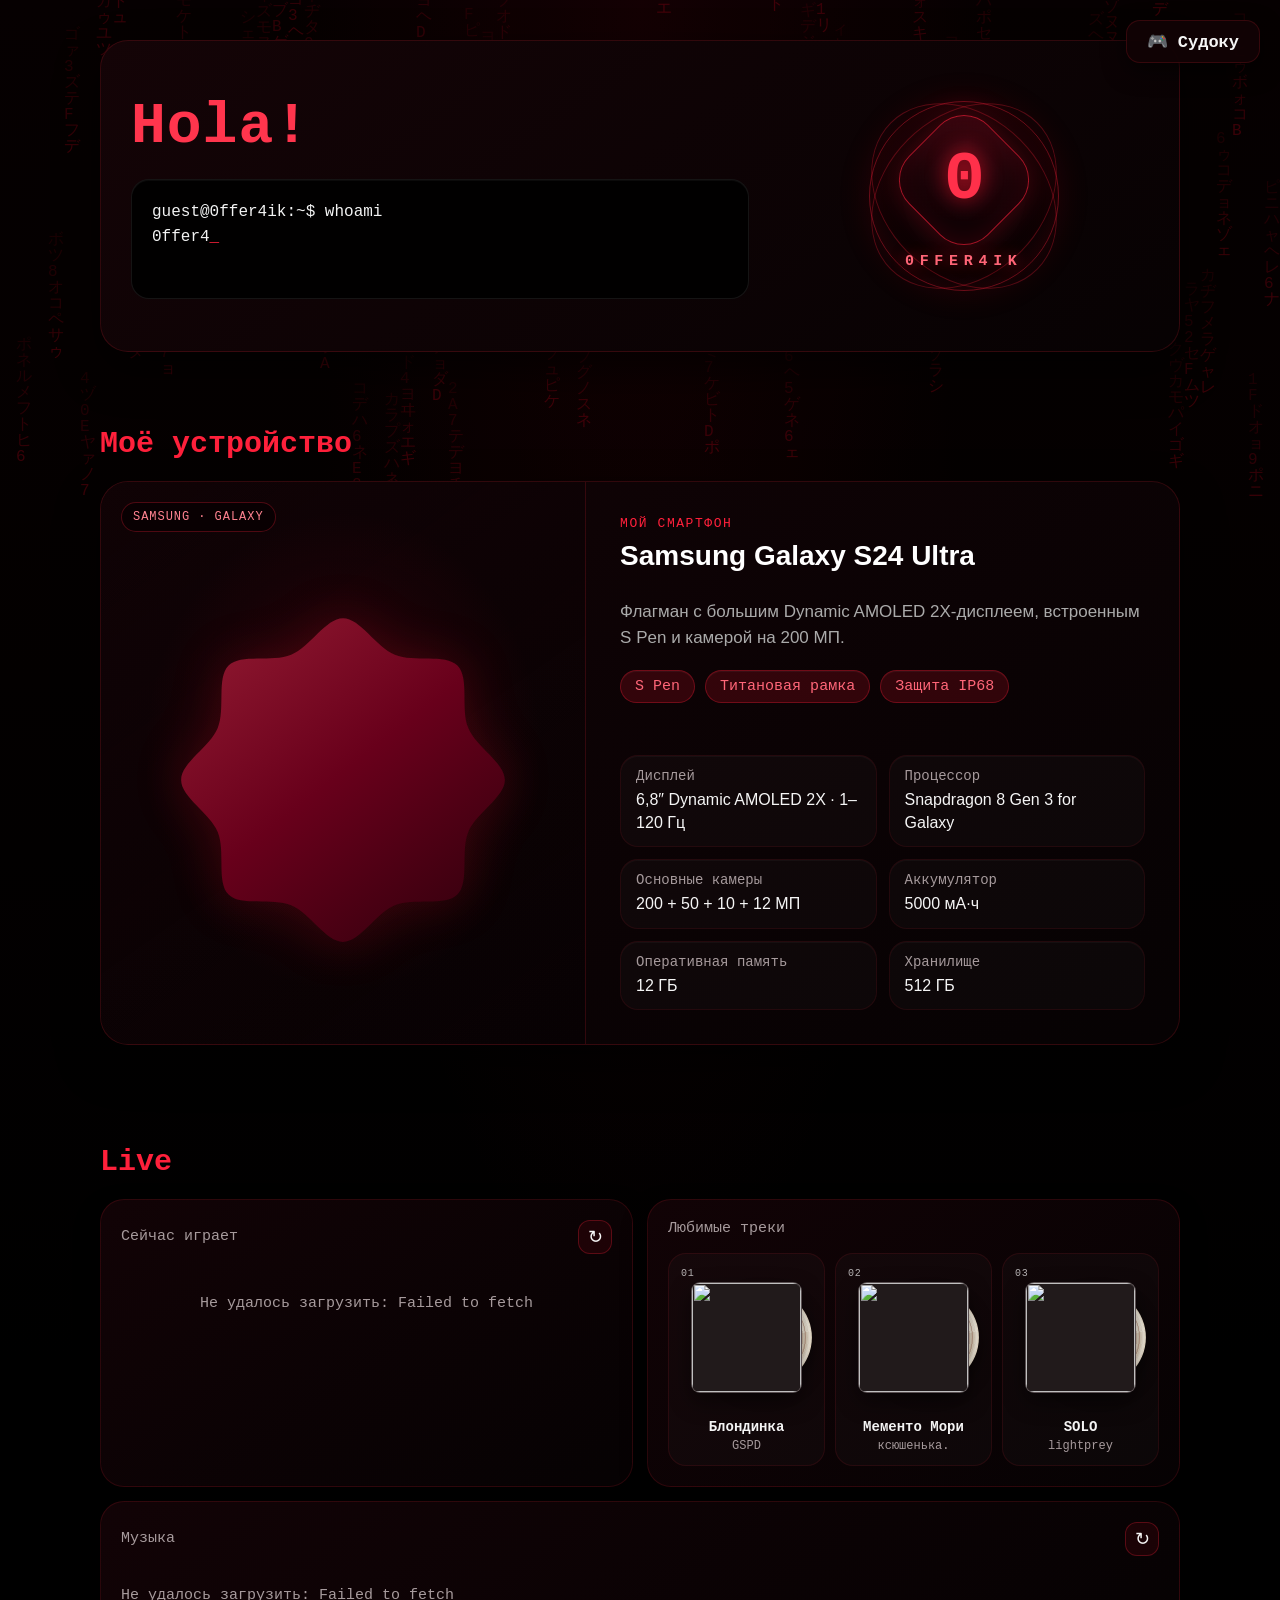
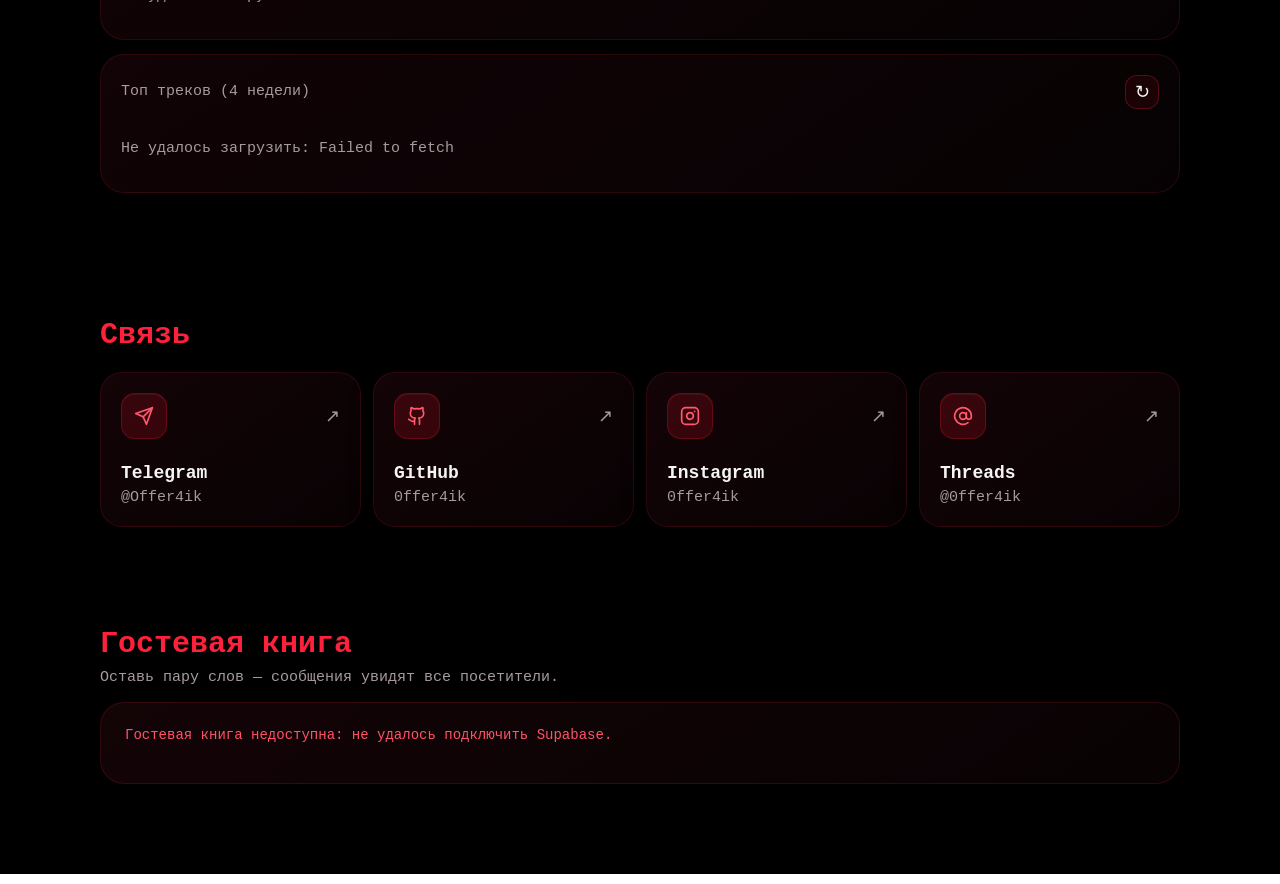
==== index.html @ 90341d40 "up" ====
<!DOCTYPE html>
<html lang="ru">
<head>
    <meta charset="UTF-8">
    <meta name="viewport" content="width=device-width, initial-scale=1.0">
    <meta name="description" content="Личный цифровой уголок 0ffer4ik: Samsung Galaxy S24 Ultra, музыка и Sudoku.">
    <meta name="theme-color" content="#080002">
    <meta property="og:type" content="website">
    <meta property="og:site_name" content="0ffer4ik">
    <meta property="og:title" content="0ffer4ik — мой цифровой уголок">
    <meta property="og:description" content="Техника, музыка и Sudoku в моём личном уголке интернета.">
    <meta property="og:url" content="https://0ffer4ik.github.io/">
    <meta property="og:image" content="https://0ffer4ik.github.io/og-image.png">
    <meta property="og:image:width" content="1200">
    <meta property="og:image:height" content="630">
    <meta property="og:image:alt" content="0ffer4ik — техника, музыка и Sudoku">
    <meta name="twitter:card" content="summary_large_image">
    <meta name="twitter:title" content="0ffer4ik — мой цифровой уголок">
    <meta name="twitter:description" content="Техника, музыка и Sudoku в моём личном уголке интернета.">
    <meta name="twitter:image" content="https://0ffer4ik.github.io/og-image.png">
    <script type="module" src="https://static.cloudflareinsights.com/beacon.min.js" data-cf-beacon='{"token":"b8868d89d31548e08089c2d7c40bcb9d"}'></script>
    <title>0ffer4ik — мой цифровой уголок</title>
    <link rel="icon" type="image/svg+xml" href="favicon.svg">
    <link rel="apple-touch-icon" href="apple-touch-icon.png">
    <script type="module" src="https://ajax.googleapis.com/ajax/libs/model-viewer/3.4.0/model-viewer.min.js"></script>
    <link rel="stylesheet" href="style.css?v=11">
    <link rel="stylesheet" href="live.css?v=9">
    <link rel="stylesheet" href="mobile.css?v=4" media="(max-width: 768px)">
</head>
<body>
   
    <a href="sudoku.html" class="top-right-btn">🎮 Судоку</a>

    <canvas id="matrix-canvas"></canvas>

    <div class="card hero">
        <div class="hero-copy">
            <h1 id="secret-trigger">Hola!</h1>
            <div class="terminal">
                <div id="terminal-output"></div>
            </div>
        </div>
        <div class="hero-logo" role="img" aria-label="Анимированный логотип 0ffer4ik">
            <div class="logo-orbit"></div>
            <div class="logo-core"><span>0</span></div>
            <div class="logo-wordmark">0FFER4IK</div>
        </div>
    </div>

    <section class="device-section" id="device">
    <h2 class="section-title">Моё устройство</h2>
    
    <div class="device-card">
        <div class="device-image" id="phone-container">
            <span class="device-badge">SAMSUNG · GALAXY</span>
            <model-viewer
                src="phone.glb"
                alt="Трёхмерная модель Samsung Galaxy S24 Ultra"
                auto-rotate
                auto-rotate-delay="0"
                rotation-per-second="20deg"
                camera-controls
                disable-zoom
                shadow-intensity="1"
                environment-image="neutral"
                exposure="0.85"
                shadow-softness="0.9"
                loading="lazy"
                class="phone-model"
                reveal="auto">
            </model-viewer>
        </div>
        
        <div class="device-info">
            <p class="device-kicker">МОЙ СМАРТФОН</p>
            <h3>Samsung Galaxy S24 Ultra</h3>
            <p class="device-desc">Флагман с большим Dynamic AMOLED 2X-дисплеем, встроенным S Pen и камерой на 200 МП.</p>
            
            <div class="device-tags">
                <span class="tag">S Pen</span>
                <span class="tag">Титановая рамка</span>
                <span class="tag">Защита IP68</span>
            </div>
            
            <div class="device-specs">
                <div class="spec-item">
                    <span class="spec-label">Дисплей</span>
                    <span class="spec-value">6,8″ Dynamic AMOLED 2X · 1–120 Гц</span>
                </div>
                <div class="spec-item">
                    <span class="spec-label">Процессор</span>
                    <span class="spec-value">Snapdragon 8 Gen 3 for Galaxy</span>
                </div>
                <div class="spec-item">
                    <span class="spec-label">Основные камеры</span>
                    <span class="spec-value">200 + 50 + 10 + 12 МП</span>
                </div>
                <div class="spec-item">
                    <span class="spec-label">Аккумулятор</span>
                    <span class="spec-value">5000 мА·ч</span>
                </div>
                <div class="spec-item">
                    <span class="spec-label">Оперативная память</span>
                    <span class="spec-value">12 ГБ</span>
                </div>
                <div class="spec-item">
                    <span class="spec-label">Хранилище</span>
                    <span class="spec-value">512 ГБ</span>
                </div>
            </div>
        </div>
    </div>
</section>

    <div id="live-root"></div>

    <section class="contact-section">
        <h2 class="section-title"> Связь</h2>
        <div class="contact-grid">
            <a class="contact-card" href="https://t.me/Offer4ik" target="_blank" rel="noopener">
                <div class="contact-top"><span class="contact-icon"><svg viewBox="0 0 24 24"><path d="m22 2-7 20-4-9-9-4Z"/><path d="M22 2 11 13"/></svg></span><span class="contact-arrow">↗</span></div>
                <div class="contact-name">Telegram</div>
                <div class="contact-handle">@Offer4ik</div>
            </a>
            <a class="contact-card" href="https://github.com/0ffer4ik" target="_blank" rel="noopener">
                <div class="contact-top"><span class="contact-icon"><svg viewBox="0 0 24 24"><path d="M15 22v-4a4.8 4.8 0 0 0-1-3.5c3 0 6-2 6-5.5.08-1.25-.27-2.48-1-3.5.28-1.15.28-2.35 0-3.5 0 0-1 0-3 1.5-2.64-.5-5.36-.5-8 0C6 2 5 2 5 2c-.3 1.15-.3 2.35 0 3.5A5.403 5.403 0 0 0 4 9c0 3.5 3 5.5 6 5.5-.39.49-.68 1.05-.85 1.65-.17.6-.22 1.23-.15 1.85v4"/><path d="M9 18c-4.51 2-5-2-7-2"/></svg></span><span class="contact-arrow">↗</span></div>
                <div class="contact-name">GitHub</div>
                <div class="contact-handle">0ffer4ik</div>
            </a>
            <a class="contact-card" href="https://instagram.com/0ffer4ik" target="_blank" rel="noopener">
                <div class="contact-top"><span class="contact-icon"><svg viewBox="0 0 24 24"><rect width="20" height="20" x="2" y="2" rx="5" ry="5"/><path d="M16 11.37A4 4 0 1 1 12.63 8 4 4 0 0 1 16 11.37z"/><line x1="17.5" x2="17.51" y1="6.5" y2="6.5"/></svg></span><span class="contact-arrow">↗</span></div>
                <div class="contact-name">Instagram</div>
                <div class="contact-handle">0ffer4ik</div>
            </a>
            <a class="contact-card" href="https://threads.net/@0ffer4ik" target="_blank" rel="noopener">
                <div class="contact-top"><span class="contact-icon"><svg viewBox="0 0 24 24"><circle cx="12" cy="12" r="4"/><path d="M16 8v5a3 3 0 0 0 6 0v-1a10 10 0 1 0-4 8"/></svg></span><span class="contact-arrow">↗</span></div>
                <div class="contact-name">Threads</div>
                <div class="contact-handle">@0ffer4ik</div>
            </a>
        </div>
    </section>

    <section class="guestbook-section" aria-labelledby="guestbook-title">
        <div class="guestbook-heading">
            <div>
                <h2 class="section-title" id="guestbook-title">Гостевая книга</h2>
                <p>Оставь пару слов — сообщения увидят все посетители.</p>
            </div>
            <a class="guestbook-login" id="guestbook-login" href="sudoku.html?profile=1" hidden>Войти через Sudoku</a>
        </div>
        <div class="guestbook-card">
            <form class="guestbook-form" id="guestbook-form" hidden>
                <label for="guestbook-message">Сообщение</label>
                <div class="guestbook-reply-context" id="guestbook-reply-context" hidden>
                    <span>Ответ для <strong id="guestbook-reply-author"></strong></span>
                    <button class="guestbook-reply-cancel" id="guestbook-cancel-reply" type="button">Отмена</button>
                </div>
                <textarea id="guestbook-message" name="message" maxlength="500" rows="3" placeholder="Напиши что-нибудь хорошее…" required></textarea>
                <div class="guestbook-form-footer">
                    <span>До 500 символов</span>
                    <button class="guestbook-submit" type="submit">Оставить запись</button>
                </div>
            </form>
            <p class="guestbook-status" id="guestbook-auth-note">Войди через страницу Sudoku, чтобы оставить запись.</p>
            <p class="guestbook-status" id="guestbook-status" role="status" aria-live="polite">Загружаем гостевую книгу…</p>
            <ol class="guestbook-list" id="guestbook-list" aria-live="polite"></ol>
        </div>
    </section>

    <div id="secret-modal" class="secret-modal">
        <div class="secret-content">
            <span class="close-btn" id="close-secret">&times;</span>
            <img src="secret.jpg" alt="Секрет" class="secret-img">
        </div>
    </div>

    <script src="matrix.js"></script>
    <!-- Список редактируемых треков подключается до скрипта, который рисует музыкальный блок. -->
    <script src="favorite-tracks.js?v=2"></script>
    <script src="live.js?v=6"></script>
    <script src="https://cdn.jsdelivr.net/npm/@supabase/supabase-js@2"></script>
    <script src="supabase-config.js"></script>
    <script src="guestbook.js?v=2"></script>
    
    <script>
        let clickCount = 0;
        const trigger = document.getElementById('secret-trigger');
        const modal = document.getElementById('secret-modal');
        const closeBtn = document.getElementById('close-secret');

        trigger.addEventListener('click', () => {
            clickCount++;
            if (clickCount === 5) {
                modal.classList.add('show');
                clickCount = 0;
            }
        });

        closeBtn.addEventListener('click', () => modal.classList.remove('show'));
        window.addEventListener('click', (e) => { if (e.target === modal) modal.classList.remove('show'); });

        const terminalOutput = document.getElementById('terminal-output');
        const lines = [
            "guest@0ffer4ik:~$ whoami",
            "0ffer4ik",
            "guest@0ffer4ik:~$ cat interests.txt",
            "Музыка · технологии · Sudoku",
            "guest@0ffer4ik:~$ echo 'Рад тебя видеть'",
            "Добро пожаловать в мой цифровой уголок."
        ];
        let lineIndex = 0;
        let charIndex = 0;
        let currentText = "";

        function typeTerminal() {
            if (lineIndex < lines.length) {
                if (charIndex < lines[lineIndex].length) {
                    currentText += lines[lineIndex].charAt(charIndex);
                    terminalOutput.innerHTML = currentText + '<span class="cursor">_</span>';
                    charIndex++;
                    setTimeout(typeTerminal, 50);
                } else {
                    currentText += "<br>";
                    lineIndex++;
                    charIndex = 0;
                    setTimeout(typeTerminal, 400);
                }
            } else {
                terminalOutput.innerHTML = currentText + '<span class="cursor">_</span>';
            }
        }

        window.onload = () => {
            setTimeout(typeTerminal, 500);
        };
    </script>

</body>
</html>
---- style.css ----
:root {
    --bg-1: #000;
    --bg-2: #100004;
    --surface: rgba(12, 3, 5, 0.94);
    --surface-strong: rgba(20, 4, 7, 0.98);
    --surface-muted: rgba(255, 20, 40, 0.06);
    --accent: #b00018;
    --accent-strong: #ff203b;
    --accent-soft: rgba(255, 20, 45, 0.16);
    --text: #f5f5f5;
    --text-soft: #a69a9c;
    --line: rgba(255, 40, 60, 0.16);
    --shadow: 0 18px 42px rgba(0, 0, 0, 0.6);
    --glow: 0 0 24px rgba(255, 20, 45, 0.28);
    --content-width: 1080px;
}

*, *::before, *::after { box-sizing: border-box; }

body {
    background: radial-gradient(ellipse at 50% 0%, rgba(120, 0, 16, 0.14), transparent 38%), linear-gradient(180deg, #080002 0%, #000 55%);
    color: var(--text);
    font-size: 17px;
    font-family: 'Century Gothic', 'CenturyGothic', 'AppleGothic', sans-serif;
    display: flex;
    flex-direction: column;
    justify-content: flex-start;
    align-items: center;
    min-height: 100vh;
    margin: 0;
    padding: 40px 20px;
    box-sizing: border-box;
}

.card {
    background: linear-gradient(145deg, rgba(21, 4, 7, 0.96), rgba(7, 2, 3, 0.97));
    padding: 30px;
    border-radius: 28px;
    box-shadow: var(--shadow);
    border: 1px solid var(--line);
    position: relative;
    max-width: var(--content-width);
    width: 100%;
    z-index: 10;
    display: flex;
    flex-direction: column;
    gap: 20px;
    backdrop-filter: blur(12px);
    transition: border-color 0.25s ease, box-shadow 0.25s ease, transform 0.25s ease;
}

h1 {
    color: #ff354d;
    margin: 0;
    letter-spacing: 1px;
    text-align: center;
    cursor: pointer;
    user-select: none;
    font-family: 'Consolas', monospace;
}

.terminal {
    background: rgba(0, 0, 0, 0.9);
    padding: 20px;
    border-radius: 18px;
    border: 1px solid rgba(255, 255, 255, 0.08);
    font-family: 'Consolas', 'Courier New', monospace;
    min-height: 120px;
    box-shadow: inset 0 1px 0 rgba(255, 255, 255, 0.04);
}

#terminal-output {
    color: #f2f2f2;
    margin: 0;
    font-size: 16px;
    line-height: 1.6;
}

.cursor {
    animation: blink 1s step-end infinite;
    color: var(--accent-strong);
}

@keyframes blink {
    0%, 100% { opacity: 1; }
    50% { opacity: 0; }
}

#matrix-canvas {
    position: fixed;
    top: 0;
    left: 0;
    width: 100%;
    height: 100%;
    z-index: 1;
    pointer-events: none;
    opacity: 0.25;
}

.secret-modal {
    display: flex;
    position: fixed;
    top: 0;
    left: 0;
    width: 100%;
    height: 100%;
    background: rgba(0, 0, 0, 0.82);
    backdrop-filter: blur(10px);
    z-index: 100;
    justify-content: center;
    align-items: center;
    opacity: 0;
    visibility: hidden;
    transition: opacity 0.4s ease, visibility 0.4s ease;
}

.secret-modal.show {
    opacity: 1;
    visibility: visible;
}

.secret-content {
    position: relative;
    max-width: 90%;
    max-height: 90vh;
    transform: scale(0.7);
    transition: transform 0.4s cubic-bezier(0.175, 0.885, 0.32, 1.275);
    background: rgba(20, 3, 6, 0.96);
    border-radius: 24px;
    padding: 12px;
}

.secret-modal.show .secret-content {
    transform: scale(1);
}

.secret-img {
    max-width: 100%;
    max-height: 85vh;
    border-radius: 20px;
    box-shadow: 0 0 40px rgba(255, 20, 45, 0.45);
    border: 2px solid var(--accent-strong);
    display: block;
}

.close-btn {
    position: absolute;
    top: -15px;
    right: -15px;
    background: linear-gradient(135deg, var(--accent), var(--accent-strong));
    color: white;
    width: 35px;
    height: 35px;
    border-radius: 50%;
    display: flex;
    justify-content: center;
    align-items: center;
    font-size: 24px;
    font-weight: bold;
    cursor: pointer;
    box-shadow: var(--glow);
}

@media (max-width: 480px) {
    .card {
        padding: 20px;
    }
}

.top-right-btn {
    position: fixed;
    top: 20px;
    right: 20px;
    background: rgba(18, 3, 5, 0.94);
    color: var(--text);
    border: 1px solid var(--line);
    padding: 10px 20px;
    border-radius: 14px;
    text-decoration: none;
    font-family: 'Consolas', monospace;
    font-weight: bold;
    z-index: 1000;
    box-shadow: 0 8px 22px rgba(0, 0, 0, 0.55);
    transition: 0.3s ease;
}
.top-right-btn:hover {
    background: linear-gradient(135deg, var(--accent), var(--accent-strong));
    color: #fff;
    transform: translateY(-1px);
}

.device-section {
    width: 100%;
    max-width: var(--content-width);
    margin: 50px auto;
    padding: 0;
    font-family: 'Century Gothic', 'CenturyGothic', sans-serif;
    z-index: 10;
    position: relative;
}

.section-title {
    color: var(--accent-strong);
    font-size: 30px;
    margin-bottom: 20px;
    font-weight: bold;
    display: flex;
    align-items: baseline;
    font-family: 'Consolas', monospace;
}

.device-card {
    display: flex;
    align-items: stretch;
    background: linear-gradient(145deg, rgba(18, 3, 6, 0.97), rgba(6, 2, 3, 0.98));
    border-radius: 28px;
    overflow: hidden;
    border: 1px solid var(--line);
    box-shadow: var(--shadow);
    backdrop-filter: blur(12px);
    transition: border-color 0.25s ease, box-shadow 0.25s ease, transform 0.25s ease;
}

.device-image {
    flex: 0 0 45%;
    position: relative;
    isolation: isolate;
    overflow: hidden;
    min-height: 560px;
    background:
        radial-gradient(ellipse at 50% 48%, rgba(176, 0, 24, 0.2), transparent 58%),
        linear-gradient(145deg, rgba(15, 2, 5, 0.8), rgba(0, 0, 0, 0.25));
    display: flex;
    justify-content: center;
    align-items: center;
    padding: 48px 14px 14px;
    border-right: 1px solid var(--line);
}

.device-image::before {
    content: "";
    position: absolute;
    z-index: -1;
    width: 350px;
    max-width: 90%;
    aspect-ratio: 1;
    background: url("material-you-shape.svg") center / contain no-repeat;
    filter: drop-shadow(0 0 24px rgba(255, 20, 45, 0.18));
    pointer-events: none;
}

.device-badge {
    position: absolute;
    top: 20px;
    left: 20px;
    z-index: 2;
    padding: 7px 11px;
    border: 1px solid rgba(255, 32, 59, 0.28);
    border-radius: 999px;
    background: rgba(8, 0, 2, 0.72);
    color: #ff8290;
    font: 12px 'Consolas', monospace;
    letter-spacing: 0.08em;
}

.phone-model {
    width: 100%;
    height: 100%;
    min-height: 500px;
    max-width: 320px;
    outline: none;
}

.device-info {
    flex: 1;
    min-width: 0;
    padding: 34px;
    display: flex;
    flex-direction: column;
}

.device-kicker {
    color: var(--accent-strong);
    font: 13px 'Consolas', monospace;
    letter-spacing: 0.12em;
    margin: 0 0 8px;
}

.device-info h3 {
    color: #ffffff;
    font-size: 28px;
    line-height: 1.2;
    margin: 0 0 10px;
}

.device-desc {
    color: #aaaaaa;
    font-size: 17px;
    line-height: 1.5;
    margin-bottom: 20px;
}

.device-tags {
    display: flex;
    flex-wrap: wrap;
    gap: 10px;
    margin-bottom: 25px;
}

.tag {
    background: var(--accent-soft);
    border: 1px solid rgba(255, 32, 59, 0.3);
    color: #ff6678;
    padding: 7px 14px;
    border-radius: 999px;
    font-size: 15px;
    font-family: 'Consolas', monospace;
    overflow-wrap: anywhere;
    box-shadow: inset 0 1px 0 rgba(255,255,255,0.04);
    transition: border-color 0.2s ease, box-shadow 0.2s ease;
}
.tag:hover { border-color: var(--accent-strong); box-shadow: 0 0 14px rgba(255, 20, 45, 0.2); }

.device-specs {
    display: grid;
    grid-template-columns: 1fr 1fr;
    gap: 12px;
    margin-top: auto;
}

.spec-item {
    min-width: 0;
    background: rgba(255, 255, 255, 0.025);
    border: 1px solid rgba(255, 40, 60, 0.09);
    padding: 12px 15px;
    border-radius: 18px;
    display: flex;
    flex-direction: column;
    gap: 5px;
    transition: 0.3s ease;
    box-shadow: inset 0 1px 0 rgba(255,255,255,0.03);
}

.spec-item:hover {
    border-color: rgba(255, 32, 59, 0.55);
    box-shadow: var(--glow);
}

.spec-label {
    font-size: 14px;
    color: var(--text-soft);
    font-family: 'Consolas', monospace;
}

.spec-value {
    font-size: 16px;
    color: var(--text);
    line-height: 1.4;
    overflow-wrap: anywhere;
}

@media (max-width: 768px) {
    .device-card {
        flex-direction: column;
    }
    .device-image {
        min-height: 340px;
        border-right: none;
        border-bottom: 1px solid #333;
        padding: 20px;
    }
    .device-image::before {
        width: 270px;
    }
    .device-info {
        padding: 20px;
    }
    .device-specs {
        grid-template-columns: repeat(2, minmax(0, 1fr));
    }
}

/* ===== Горизонтальная главная карточка ===== */
.card.hero {
    max-width: var(--content-width);
    display: grid;
    grid-template-columns: minmax(0, 1.25fr) minmax(220px, 0.75fr);
    grid-template-areas: "copy logo";
    gap: 30px;
    align-items: center;
}
.hero-copy { grid-area: copy; display: grid; gap: 20px; min-width: 0; }
.card.hero h1 { text-align: left; font-size: clamp(34px, 5vw, 58px); }
.card.hero .terminal { box-sizing: border-box; width: 100%; }
.hero-logo {
    grid-area: logo;
    min-height: 250px;
    display: grid;
    place-items: center;
    align-content: center;
    gap: 18px;
    position: relative;
    isolation: isolate;
    transition: filter 0.25s ease;
}
.hero-logo:hover { filter: drop-shadow(0 0 18px rgba(255, 20, 45, 0.35)); }
.logo-orbit {
    position: absolute;
    width: 190px;
    aspect-ratio: 1;
    border: 1px solid rgba(255, 32, 59, 0.4);
    border-radius: 50%;
    box-shadow: inset 0 0 32px rgba(176, 0, 24, 0.18), 0 0 32px rgba(176, 0, 24, 0.16);
    animation: orbit-pulse 3.2s ease-in-out infinite;
}
.logo-orbit::before, .logo-orbit::after {
    content: "";
    position: absolute;
    inset: 14px -10px;
    border: 1px solid rgba(255, 32, 59, 0.28);
    border-radius: 50%;
    transform: rotate(45deg);
}
.logo-orbit::after { transform: rotate(-45deg); }
.logo-core {
    width: 112px;
    aspect-ratio: 1;
    display: grid;
    place-items: center;
    border: 1px solid rgba(255, 32, 59, 0.62);
    border-radius: 34px;
    background: radial-gradient(circle at 30% 25%, #3a0710, #100205 70%);
    box-shadow: 0 0 30px rgba(255, 20, 45, 0.28), inset 0 0 24px rgba(255, 20, 45, 0.12);
    transform: rotate(45deg);
    animation: logo-float 4s ease-in-out infinite;
}
.logo-core span {
    color: #ff304a;
    font: 900 68px/1 'Consolas', monospace;
    text-shadow: 0 0 20px rgba(255, 20, 45, 0.7);
    transform: rotate(-45deg);
}
.logo-wordmark {
    z-index: 1;
    color: #ff6577;
    font: 700 15px/1 'Consolas', monospace;
    letter-spacing: 0.38em;
    text-shadow: 0 0 14px rgba(255, 20, 45, 0.55);
}
@keyframes orbit-pulse {
    0%, 100% { transform: scale(0.94) rotate(0deg); opacity: 0.6; }
    50% { transform: scale(1.05) rotate(12deg); opacity: 1; }
}
@keyframes logo-float {
    0%, 100% { translate: 0 0; }
    50% { translate: 0 -7px; }
}

@media (max-width: 768px) {
    .card.hero { grid-template-columns: 1fr; gap: 12px; }
    .hero-logo { min-height: 180px; }
    .logo-orbit { width: 140px; }
    .logo-core { width: 82px; border-radius: 26px; }
    .logo-core span { font-size: 50px; }
}

/* ===== Гостевая книга ===== */
.guestbook-section {
    position: relative;
    z-index: 10;
    width: 100%;
    max-width: var(--content-width);
    margin: 50px auto;
    font-family: 'Consolas', monospace;
}
.guestbook-heading {
    display: flex;
    align-items: end;
    justify-content: space-between;
    gap: 18px;
    margin-bottom: 16px;
}
.guestbook-heading .section-title { margin: 0 0 8px; }
.guestbook-heading p {
    margin: 0;
    color: var(--text-soft);
    font-size: 15px;
}
.guestbook-section [hidden] { display: none !important; }
.guestbook-login, .guestbook-submit {
    display: inline-flex;
    justify-content: center;
    align-items: center;
    min-height: 44px;
    padding: 10px 16px;
    border: 1px solid rgba(255, 32, 59, 0.35);
    border-radius: 14px;
    background: rgba(255, 20, 45, 0.08);
    color: #ff6577;
    font: 700 14px 'Consolas', monospace;
    text-decoration: none;
    cursor: pointer;
    transition: background 0.2s ease, border-color 0.2s ease, transform 0.2s ease;
}
.guestbook-login:hover, .guestbook-submit:hover {
    border-color: var(--accent-strong);
    background: rgba(176, 0, 24, 0.24);
    transform: translateY(-1px);
}
.guestbook-login:focus-visible, .guestbook-submit:focus-visible, .guestbook-form textarea:focus-visible, .guestbook-action:focus-visible, .guestbook-reply-cancel:focus-visible {
    outline: 2px solid var(--accent-strong);
    outline-offset: 2px;
}
.guestbook-card {
    display: grid;
    gap: 16px;
    padding: clamp(16px, 3vw, 24px);
    border: 1px solid var(--line);
    border-radius: 24px;
    background: linear-gradient(145deg, rgba(20, 4, 7, 0.96), rgba(8, 2, 3, 0.98));
    box-shadow: var(--shadow);
}
.guestbook-form { display: grid; gap: 9px; }
.guestbook-form label { color: #ff9aa6; font-size: 15px; font-weight: 700; }
.guestbook-reply-context {
    display: flex;
    justify-content: space-between;
    align-items: center;
    gap: 12px;
    padding: 10px 12px;
    border: 1px solid rgba(255, 40, 60, 0.16);
    border-radius: 12px;
    background: rgba(255, 20, 45, 0.06);
    color: var(--text-soft);
    font-size: 13px;
}
.guestbook-reply-context strong { color: #ff9aa6; }
.guestbook-reply-cancel {
    padding: 4px 8px;
    border: 0;
    background: none;
    color: var(--text-soft);
    font: inherit;
    cursor: pointer;
}
.guestbook-reply-cancel:hover { color: var(--text); }
.guestbook-form textarea {
    width: 100%;
    min-height: 90px;
    resize: vertical;
    padding: 13px 14px;
    border: 1px solid rgba(255, 40, 60, 0.2);
    border-radius: 14px;
    background: rgba(0, 0, 0, 0.42);
    color: var(--text);
    font: 15px/1.5 'Consolas', monospace;
}
.guestbook-form textarea::placeholder { color: #807477; }
.guestbook-form-footer {
    display: flex;
    justify-content: space-between;
    align-items: center;
    gap: 12px;
    color: var(--text-soft);
    font-size: 13px;
}
.guestbook-submit:disabled { cursor: wait; opacity: 0.6; transform: none; }
.guestbook-status { margin: 0; color: var(--text-soft); font-size: 14px; }
.guestbook-status.is-error { color: #ff5268; }
.guestbook-list { display: grid; gap: 10px; margin: 0; padding: 0; list-style: none; }
.guestbook-entry {
    display: grid;
    gap: 8px;
    padding: 15px;
    border: 1px solid rgba(255, 40, 60, 0.12);
    border-radius: 16px;
    background: rgba(0, 0, 0, 0.28);
}
.guestbook-entry-header { display: flex; align-items: center; gap: 10px; }
.guestbook-avatar {
    display: grid;
    flex: 0 0 34px;
    width: 34px;
    height: 34px;
    place-items: center;
    overflow: hidden;
    border: 1px solid rgba(255, 32, 59, 0.3);
    border-radius: 50%;
    background: #21060b;
    color: #ff9aa6;
    font-size: 14px;
    font-weight: 700;
}
.guestbook-avatar img { width: 100%; height: 100%; object-fit: cover; }
.guestbook-author { color: #ff9aa6; font-size: 15px; font-weight: 700; }
.guestbook-date { margin-left: auto; color: var(--text-soft); font-size: 12px; }
.guestbook-message {
    margin: 0;
    color: #e8dfe1;
    font: 15px/1.55 'Consolas', monospace;
    overflow-wrap: anywhere;
    white-space: pre-wrap;
}
.guestbook-replies {
    display: grid;
    gap: 8px;
    margin: 4px 0 0 22px;
    padding: 0 0 0 14px;
    border-left: 1px solid rgba(255, 40, 60, 0.22);
    list-style: none;
}
.guestbook-entry-reply {
    padding: 12px;
    background: rgba(255, 20, 45, 0.035);
}
.guestbook-actions {
    display: flex;
    justify-content: flex-end;
    gap: 8px;
}
.guestbook-action {
    display: grid;
    width: 36px;
    height: 36px;
    place-items: center;
    padding: 0;
    border: 1px solid rgba(255, 40, 60, 0.18);
    border-radius: 11px;
    background: rgba(255, 20, 45, 0.045);
    color: var(--text-soft);
    cursor: pointer;
    transition: color 0.2s ease, border-color 0.2s ease, background 0.2s ease;
}
.guestbook-action svg { width: 17px; height: 17px; }
.guestbook-action:hover {
    border-color: rgba(255, 32, 59, 0.5);
    background: rgba(255, 20, 45, 0.12);
    color: #ff9aa6;
}
.guestbook-action:disabled { cursor: wait; opacity: 0.55; }
.guestbook-delete:hover { color: #ff6577; }

/* ===== Связь ===== */
.contact-section {
    width: 100%;
    max-width: var(--content-width);
    margin: 50px auto;
    padding: 0;
    box-sizing: border-box;
    position: relative;
    z-index: 10;
    font-family: 'Consolas', monospace;
}
.contact-grid {
    display: grid;
    grid-template-columns: repeat(auto-fit, minmax(170px, 1fr));
    gap: 12px;
}
.contact-card {
    display: flex;
    flex-direction: column;
    gap: 6px;
    padding: 20px;
    background: linear-gradient(145deg, rgba(20, 4, 7, 0.96), rgba(8, 2, 3, 0.98));
    border: 1px solid rgba(255, 40, 60, 0.14);
    border-radius: 22px;
    text-decoration: none;
    transition: 0.3s ease;
    box-shadow: 0 8px 22px rgba(0,0,0,0.4);
    position: relative;
    overflow: hidden;
}
.contact-card:hover {
    border-color: rgba(255, 32, 59, 0.62);
    box-shadow: var(--glow), 0 18px 30px rgba(0,0,0,0.42);
    transform: translateY(-3px);
}
.contact-top {
    display: flex;
    justify-content: space-between;
    align-items: center;
    margin-bottom: 18px;
}
.contact-icon {
    width: 46px; height: 46px;
    border-radius: 14px;
    background: var(--accent-soft);
    border: 1px solid rgba(255, 32, 59, 0.24);
    color: #ff596d;
    display: flex; justify-content: center; align-items: center;
    font-weight: bold; font-size: 14px;
    box-shadow: inset 0 1px 0 rgba(255,255,255,0.04);
}
.contact-icon svg {
    width: 20px; height: 20px;
    fill: none; stroke: currentColor; stroke-width: 2;
    stroke-linecap: round; stroke-linejoin: round;
}
.contact-arrow { color: var(--text-soft); font-size: 18px; }
.contact-name { color: var(--text); font-size: 18px; font-weight: bold; }
.contact-handle { color: var(--text-soft); font-size: 15px; }

.card:hover, .device-card:hover {
    border-color: rgba(255, 32, 59, 0.55);
    box-shadow: var(--glow), var(--shadow);
}

.top-right-btn:focus-visible, .close-btn:focus-visible, .contact-card:focus-visible,
.live-refresh:focus-visible, a:focus-visible {
    outline: 2px solid var(--accent-strong);
    outline-offset: 3px;
}

@media (prefers-reduced-motion: reduce) {
    *, *::before, *::after {
        animation-duration: 0.01ms !important;
        animation-iteration-count: 1 !important;
        scroll-behavior: auto !important;
    }
}

html { scrollbar-color: #650012 #050002; }
html::-webkit-scrollbar { width: 9px; }
html::-webkit-scrollbar-track { background: #050002; }
html::-webkit-scrollbar-thumb { background: #650012; border-radius: 9px; }
---- live.css ----
#live-root {
    width: 100%;
    max-width: var(--content-width, 1080px);
    align-self: stretch;
    margin: 0 auto;
}

.live-section {
    width: 100%;
    max-width: var(--content-width, 1080px);
    margin: 50px auto;
    padding: 0;
    box-sizing: border-box;
    position: relative;
    z-index: 10;
    font-family: 'Consolas', monospace;
}

.live-grid {
    display: grid;
    grid-template-columns: 1fr 1fr;
    gap: 14px;
}
.live-wide { grid-column: 1 / -1; }

.live-card {
    background: linear-gradient(145deg, rgba(18, 3, 6, 0.97), rgba(6, 2, 3, 0.98));
    border: 1px solid rgba(255, 40, 60, 0.14);
    border-radius: 24px;
    padding: 20px;
    box-shadow: 0 12px 26px rgba(0,0,0,0.4);
    box-sizing: border-box;
    transition: border-color 0.25s ease, box-shadow 0.25s ease, transform 0.25s ease;
}
.live-card:hover { border-color: rgba(255, 32, 59, 0.5); box-shadow: var(--glow, 0 0 24px rgba(255, 20, 45, 0.28)); }

.live-head {
    display: flex;
    justify-content: space-between;
    align-items: center;
    color: var(--text-soft, #a69a9c);
    font-size: 15px;
    margin-bottom: 16px;
}

.live-refresh {
    width: 34px; height: 34px;
    border-radius: 12px;
    background: rgba(255, 20, 45, 0.08);
    border: 1px solid rgba(255, 32, 59, 0.28);
    color: var(--text);
    font-size: 18px;
    cursor: pointer;
    transition: 0.3s;
}
.live-refresh:hover { background: linear-gradient(135deg, var(--accent, #b00018), var(--accent-strong, #ff203b)); color: #fff; box-shadow: 0 0 18px rgba(255, 20, 45, 0.36); }

/* Сейчас играет */
.live-now { text-align: center; padding: 10px 0 6px; }
.live-idle {
    min-height: 172px;
    display: flex;
    flex-direction: column;
    align-items: center;
    justify-content: center;
    gap: 10px;
    padding: 18px;
    border: 1px dashed rgba(255, 32, 59, 0.24);
    border-radius: 18px;
    background: radial-gradient(ellipse at center, rgba(176, 0, 24, 0.1), transparent 70%);
}
.live-idle-visual { height: 34px; display: flex; align-items: center; gap: 4px; }
.live-idle-visual span {
    width: 4px;
    height: 8px;
    border-radius: 999px;
    background: var(--accent-strong, #ff203b);
    box-shadow: 0 0 10px rgba(255, 20, 45, 0.5);
    animation: idle-wave 1.1s ease-in-out infinite;
}
.live-idle-visual span:nth-child(2), .live-idle-visual span:nth-child(4) { animation-delay: 0.18s; }
.live-idle-visual span:nth-child(3) { animation-delay: 0.36s; }
.live-idle-visual span:nth-child(5) { animation-delay: 0.54s; }
.live-idle-label { color: #ff6577; font-size: 12px; letter-spacing: 0.18em; }
@keyframes idle-wave { 0%, 100% { height: 8px; opacity: 0.55; } 50% { height: 28px; opacity: 1; } }
.live-cover {
    width: 90px; height: 90px;
    margin: 0 auto 14px;
    border-radius: 24px;
    overflow: hidden;
    background: rgba(255, 20, 45, 0.08);
    border: 1px solid rgba(255, 32, 59, 0.2);
    display: flex; justify-content: center; align-items: center;
    box-shadow: inset 0 1px 0 rgba(255,255,255,0.04);
}
.live-cover img { width: 100%; height: 100%; object-fit: cover; display: block; }
.live-cover-empty { font-size: 32px; color: var(--accent-strong); }
.live-big { color: var(--text); font-size: 22px; font-weight: bold; margin-bottom: 4px; }
.live-muted { color: var(--text-soft); font-size: 15px; }

/* Плитки статистики */
.live-stats { display: grid; gap: 12px; }
.live-stats.two { grid-template-columns: 1fr 1fr; }
.live-stats.three { grid-template-columns: repeat(3, 1fr); }

.live-stat {
    position: relative;
    display: flex;
    min-width: 0;
    min-height: 122px;
    flex-direction: column;
    gap: 8px;
    overflow: hidden;
    padding: 15px 16px;
    border: 1px solid rgba(255, 40, 60, 0.12);
    border-radius: 18px;
    background: linear-gradient(145deg, rgba(255, 255, 255, 0.045), rgba(255, 255, 255, 0.012));
    transition: transform 0.25s ease, border-color 0.25s ease, box-shadow 0.25s ease;
}
.live-stat::before {
    position: absolute;
    top: 0;
    right: 16px;
    left: 16px;
    height: 2px;
    background: linear-gradient(90deg, transparent, rgba(255, 32, 59, 0.7), transparent);
    content: "";
    opacity: 0.5;
}
.live-stat:hover {
    transform: translateY(-2px);
    border-color: rgba(255, 32, 59, 0.38);
    box-shadow: 0 10px 24px rgba(0, 0, 0, 0.24);
}
.live-stat-featured {
    border-color: rgba(255, 32, 59, 0.25);
    background: radial-gradient(ellipse at 90% 0%, rgba(176, 0, 24, 0.2), transparent 60%), linear-gradient(145deg, rgba(255, 255, 255, 0.05), rgba(255, 255, 255, 0.015));
}
.live-stat-heading { display: flex; justify-content: space-between; align-items: center; gap: 8px; }
.live-label { color: var(--text-soft); font-size: 14px; }
.live-stat-index { color: #ff6577; font: 11px 'Consolas', monospace; letter-spacing: 0.08em; opacity: 0.8; }
.live-num { color: var(--text); font-size: 30px; font-weight: bold; line-height: 1.15; }
.live-num small { font-size: 15px; }
.live-sub { color: #9a9a9a; font-size: 14px; }

/* Топ треков */
.live-top { display: grid; grid-template-columns: 1fr 1fr; gap: 8px; }
.live-track {
    display: flex; align-items: center; gap: 10px;
    background: rgba(255,255,255,0.025);
    border: 1px solid rgba(255, 40, 60, 0.09);
    border-radius: 14px;
    padding: 8px 12px;
    min-width: 0;
}
.live-rank { color: #9a9a9a; font-size: 15px; width: 18px; text-align: center; }
.live-mini {
    width: 44px; height: 44px; flex: 0 0 44px;
    border-radius: 10px; overflow: hidden;
    background: rgba(255,255,255,0.04);
    display: flex; justify-content: center; align-items: center;
}
.live-mini img { width: 100%; height: 100%; object-fit: cover; }
.live-mini .live-cover-empty { font-size: 20px; }
.live-track-info { flex: 1; min-width: 0; }
.live-track-name {
    color: var(--text); font-size: 16px; font-weight: bold;
    white-space: nowrap; overflow: hidden; text-overflow: ellipsis;
}
.live-count { color: var(--text-soft); font-size: 14px; white-space: nowrap; }

@media (max-width: 768px) {
    .live-grid { grid-template-columns: 1fr; }
    .live-stats.three { grid-template-columns: 1fr; }
    .live-top { grid-template-columns: 1fr; }
}

/* Любимые треки */
.live-fav {
    display: grid;
    grid-template-columns: repeat(3, minmax(0, 1fr));
    gap: 10px;
}

.favorite-record {
    position: relative;
    display: flex;
    min-width: 0;
    overflow: hidden;
    flex-direction: column;
    align-items: center;
    padding: 10px 8px 12px;
    border: 1px solid rgba(255, 40, 60, 0.1);
    border-radius: 18px;
    background: rgba(255, 255, 255, 0.025);
    color: var(--text);
    text-align: center;
    text-decoration: none;
    scroll-snap-align: start;
    transition: transform 0.25s ease, border-color 0.25s ease, background 0.25s ease;
}

.favorite-record:hover {
    transform: translateY(-3px);
    border-color: rgba(255, 32, 59, 0.42);
    background: rgba(255, 32, 59, 0.06);
}

.favorite-record:focus-visible {
    outline: 2px solid var(--accent-strong, #ff203b);
    outline-offset: 3px;
}

.favorite-record-art {
    position: relative;
    display: grid;
    width: min(100%, 150px);
    aspect-ratio: 1;
    place-items: center;
    margin: 4px auto 12px;
    isolation: isolate;
}

.favorite-vinyl-disc {
    /* Размер и базовый вид пластинки; цвета меняются в background и border ниже. */
    position: absolute;
    z-index: 0;
    top: 15%;
    right: 6%;
    width: 70%;
    height: 70%;
    border: 1px solid rgba(250, 239, 218, 0.95);
    border-radius: 50%;
    background:
        radial-gradient(circle, #fff8e9 0 5.5%, #a90f2a 6% 11%, transparent 11.5%),
        repeating-radial-gradient(circle, rgba(127, 48, 37, 0.2) 0 1px, transparent 1px 3px),
        conic-gradient(from 22deg, #f8f0df 0 17%, #e9dcc6 17% 31%, #fff8e9 31% 50%, #eadbc1 50% 65%, #f8f0df 65% 82%, #efe3d0 82%);
    box-shadow: 0 7px 18px rgba(0, 0, 0, 0.48), inset 0 0 0 3px rgba(255, 250, 235, 0.7);
    transform: translateX(4%);
    transition: transform 0.35s cubic-bezier(0.2, 0.75, 0.25, 1);
}

.favorite-vinyl-disc::after {
    position: absolute;
    inset: 5%;
    border: 1px solid rgba(140, 80, 52, 0.22);
    border-radius: 50%;
    content: "";
    pointer-events: none;
}

.favorite-vinyl-disc span {
    position: absolute;
    top: 50%;
    left: 50%;
    width: 7%;
    aspect-ratio: 1;
    border-radius: 50%;
    background: radial-gradient(circle, #fff6e8 0 24%, #b5102c 28% 100%);
    box-shadow: 0 0 0 1px rgba(116, 10, 28, 0.35);
    transform: translate(-50%, -50%);
}

.favorite-record:hover .favorite-vinyl-disc,
.favorite-record:focus-visible .favorite-vinyl-disc {
    /* Увеличь translateX, если нужно сильнее выдвинуть диск при наведении. */
    transform: translateX(13%) rotate(10deg);
}

.favorite-vinyl-sleeve {
    position: relative;
    z-index: 1;
    width: 80%;
    aspect-ratio: 1;
    overflow: hidden;
    border: 1px solid rgba(255, 235, 238, 0.26);
    border-radius: 9px;
    background: #211a1b;
    box-shadow: 0 9px 22px rgba(0, 0, 0, 0.48), inset 0 1px 0 rgba(255, 255, 255, 0.1);
}

.favorite-vinyl-sleeve img {
    /* Обложка заполняет конверт целиком; object-fit управляет кадрированием. */
    display: block;
    width: 100%;
    height: 100%;
    object-fit: cover;
}

.favorite-sleeve-art {
    display: flex;
    width: 100%;
    height: 100%;
    flex-direction: column;
    align-items: flex-start;
    justify-content: space-between;
    box-sizing: border-box;
    padding: 10%;
    color: #fff;
    text-align: left;
}

.favorite-sleeve-art-1 {
    background: radial-gradient(circle at 72% 28%, rgba(255, 183, 105, 0.9), transparent 25%), linear-gradient(145deg, #48141f, #a21d32 56%, #271016);
}

.favorite-sleeve-art-2 {
    background: radial-gradient(circle at 24% 72%, rgba(255, 104, 119, 0.75), transparent 28%), linear-gradient(145deg, #15192b, #42466e 55%, #17121c);
}

.favorite-sleeve-art-3 {
    background: radial-gradient(circle at 72% 28%, rgba(96, 191, 255, 0.85), transparent 25%), linear-gradient(145deg, #102634, #18577a 56%, #111822);
}

.favorite-sleeve-label {
    font-size: clamp(6px, 0.62vw, 8px);
    letter-spacing: 0.12em;
    opacity: 0.8;
}

.favorite-sleeve-art strong {
    align-self: center;
    font-family: sans-serif;
    font-size: clamp(34px, 4vw, 60px);
    font-weight: 500;
    line-height: 1;
    text-shadow: 0 3px 14px rgba(0, 0, 0, 0.35);
}

.favorite-sleeve-title,
.favorite-sleeve-artist {
    max-width: 100%;
    overflow: hidden;
    text-overflow: ellipsis;
    white-space: nowrap;
}

.favorite-sleeve-title { font-size: clamp(8px, 0.8vw, 10px); font-weight: 700; }
.favorite-sleeve-artist { font-size: clamp(7px, 0.7vw, 9px); opacity: 0.78; }

.favorite-record-rank {
    position: absolute;
    z-index: 2;
    top: 14px;
    left: 12px;
    color: rgba(255, 255, 255, 0.68);
    font-size: 10px;
    letter-spacing: 0.08em;
}

.favorite-record-title {
    width: 100%;
    overflow: hidden;
    color: var(--text);
    font-size: 14px;
    font-weight: 700;
    text-overflow: ellipsis;
    white-space: nowrap;
}

.favorite-record-artist {
    width: 100%;
    margin-top: 4px;
    overflow: hidden;
    color: var(--text-soft);
    font-size: 12px;
    text-overflow: ellipsis;
    white-space: nowrap;
}

@media (max-width: 480px) {
    .live-fav {
        grid-auto-columns: minmax(108px, 1fr);
        grid-auto-flow: column;
        grid-template-columns: none;
        overflow-x: auto;
        padding: 2px 2px 10px;
        scroll-snap-type: x mandatory;
        scrollbar-color: rgba(255, 32, 59, 0.45) rgba(255, 255, 255, 0.05);
        scrollbar-width: thin;
    }

    .favorite-record { padding: 10px 7px 12px; }
    .favorite-record-art { margin-bottom: 10px; }
}

@media (prefers-reduced-motion: reduce) {
    .favorite-record,
    .favorite-vinyl-disc { transition: none; }
    .live-stat { transition: none; }
}
---- mobile.css ----
*, *::before, *::after { box-sizing: border-box; }
html { -webkit-text-size-adjust: 100%; }
a, button { -webkit-tap-highlight-color: transparent; }

body {
    padding: 76px 14px 28px;
    overflow-x: hidden;
}

.top-right-btn {
    top: 14px;
    right: 14px;
    padding: 10px 15px;
    font-size: 15px;
}

.card.hero {
    grid-template-columns: minmax(0, 1fr);
    grid-template-areas: "logo" "copy";
    gap: 8px;
    padding: 20px;
}

.hero-copy { grid-area: copy; gap: 14px; }
.hero-logo { grid-area: logo; min-height: 170px; }
.logo-orbit { width: 136px; }
.logo-core { width: 78px; border-radius: 24px; }
.logo-core span { font-size: 48px; }
.logo-wordmark { font-size: 14px; }
.card.hero h1 { font-size: 34px; text-align: center; }
.terminal { min-height: 0; padding: 15px; }
#terminal-output { font-size: 15px; line-height: 1.55; overflow-wrap: anywhere; }

.device-section, .live-section, .contact-section {
    width: 100%;
    max-width: 100%;
    margin: 32px auto;
    padding: 0;
}

.section-title { font-size: 25px; margin-bottom: 14px; }
.device-card { flex-direction: column; border-radius: 22px; }
.device-image {
    flex: none;
    width: 100%;
    min-height: 320px;
    padding: 36px 8px 8px;
    border-right: 0;
    border-bottom: 1px solid var(--line);
}
.device-image::before { width: 250px; }
.device-badge { top: 12px; left: 12px; font-size: 10px; }
.phone-model { min-height: 300px; max-width: 100%; }
.device-info { padding: 20px; }
.device-info h3 { font-size: 24px; }
.device-kicker { font-size: 12px; }
.device-tags { gap: 8px; margin-bottom: 18px; }
.tag { padding: 7px 10px; font-size: 13px; }
.device-specs { grid-template-columns: repeat(2, minmax(0, 1fr)); gap: 9px; }
.spec-item { padding: 11px; }
.spec-label { font-size: 12px; }
.spec-value { font-size: 14px; }

.live-grid { grid-template-columns: minmax(0, 1fr); gap: 12px; }
.live-wide { grid-column: auto; }
.live-card { padding: 16px; border-radius: 20px; }
.live-stats.three { grid-template-columns: repeat(3, minmax(0, 1fr)); }
.live-stat { min-height: 112px; padding: 12px 10px; }
.live-label, .live-sub { font-size: 13px; }
.live-num { font-size: 22px; }
.live-top { grid-template-columns: 1fr; }
.live-refresh { width: 40px; height: 40px; }

.contact-grid { grid-template-columns: repeat(2, minmax(0, 1fr)); gap: 10px; }
.contact-card { padding: 14px; border-radius: 18px; }
.contact-top { margin-bottom: 10px; }
.contact-icon { width: 40px; height: 40px; }
.contact-name { font-size: 17px; }
.contact-handle { font-size: 14px; overflow-wrap: anywhere; }
.guestbook-section { margin: 32px auto; }
.guestbook-heading { align-items: flex-start; flex-direction: column; gap: 12px; }
.guestbook-heading .section-title { margin-bottom: 8px; }
.guestbook-login { width: 100%; }
.guestbook-card { padding: 16px; border-radius: 20px; }
.guestbook-form-footer { align-items: stretch; flex-direction: column; }
.guestbook-submit { width: 100%; }
.guestbook-entry { padding: 13px; }
.guestbook-date { font-size: 11px; }
.guestbook-replies { margin-left: 8px; padding-left: 10px; }
.guestbook-action { width: 40px; height: 40px; }

@media (max-width: 380px) {
    body { padding-right: 10px; padding-left: 10px; }
    .card.hero { padding: 16px; }
    .device-specs, .contact-grid, .live-stats.three { grid-template-columns: 1fr; }
}
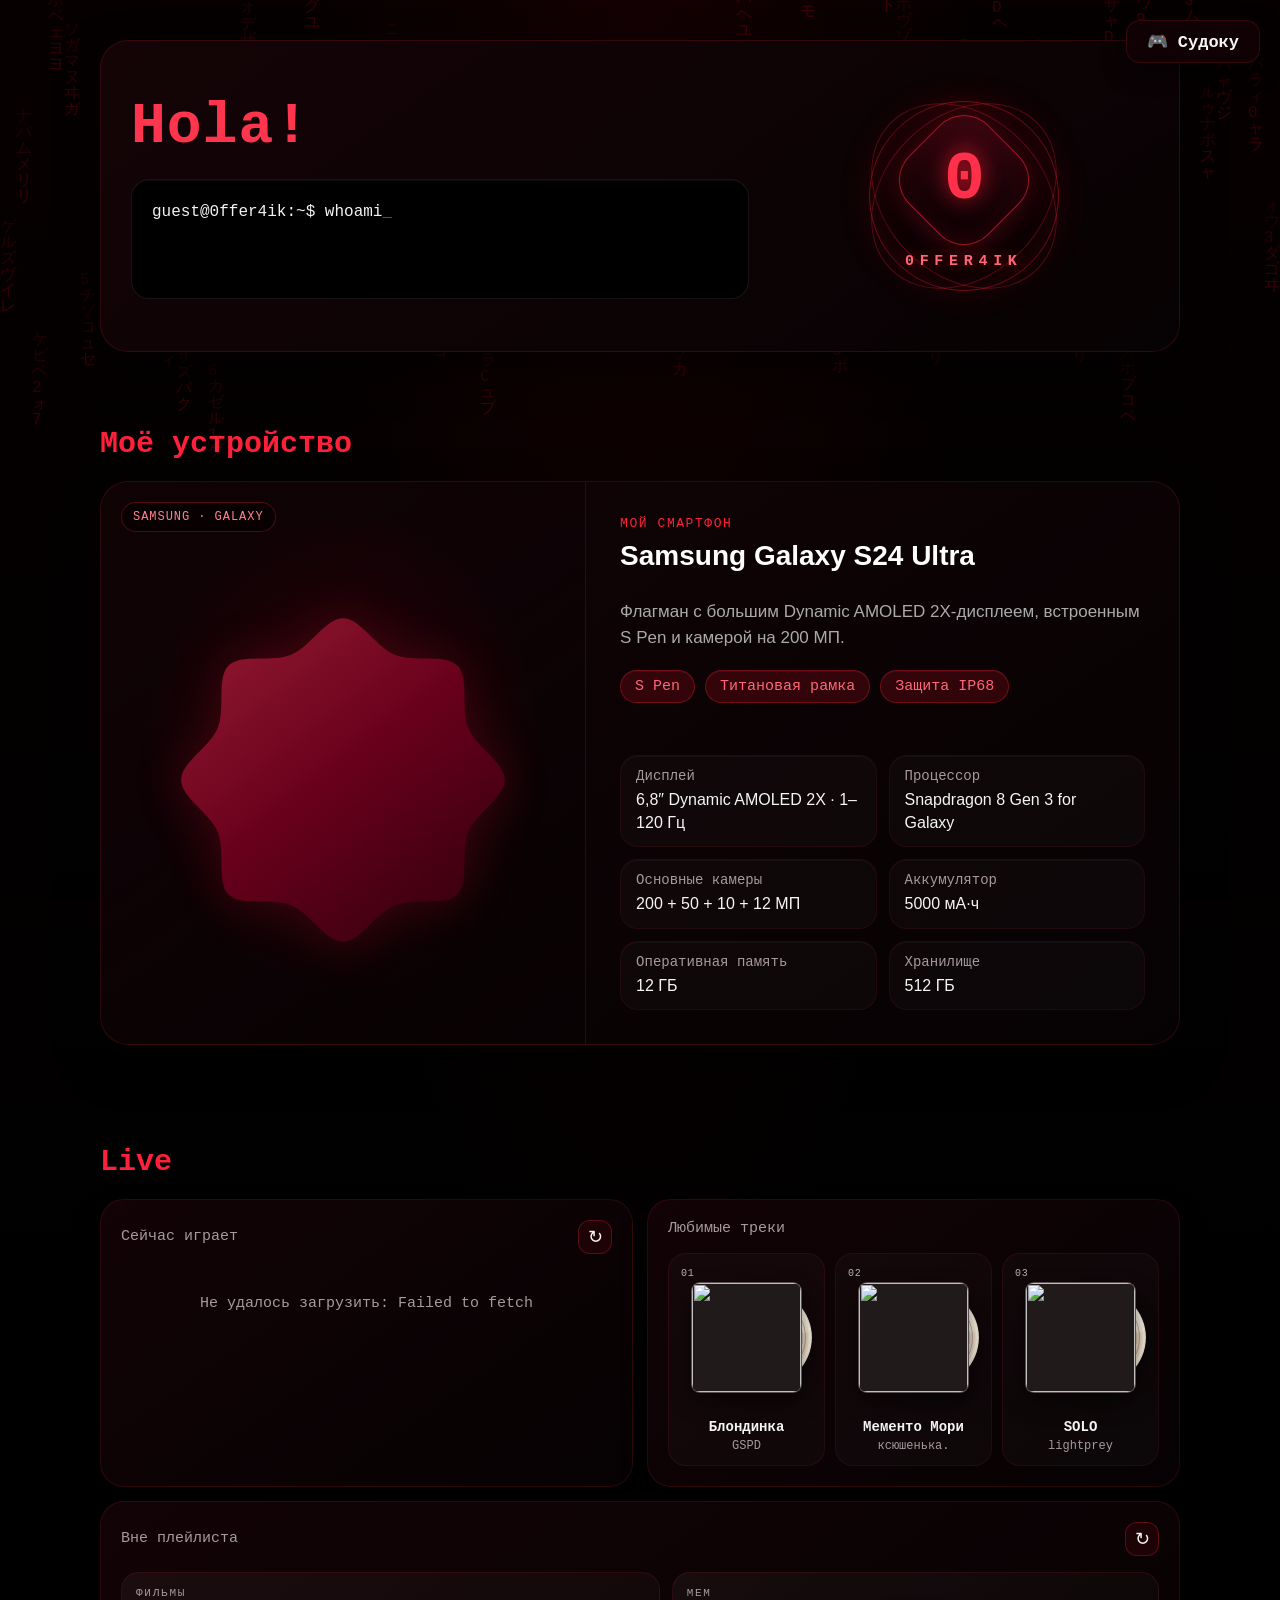
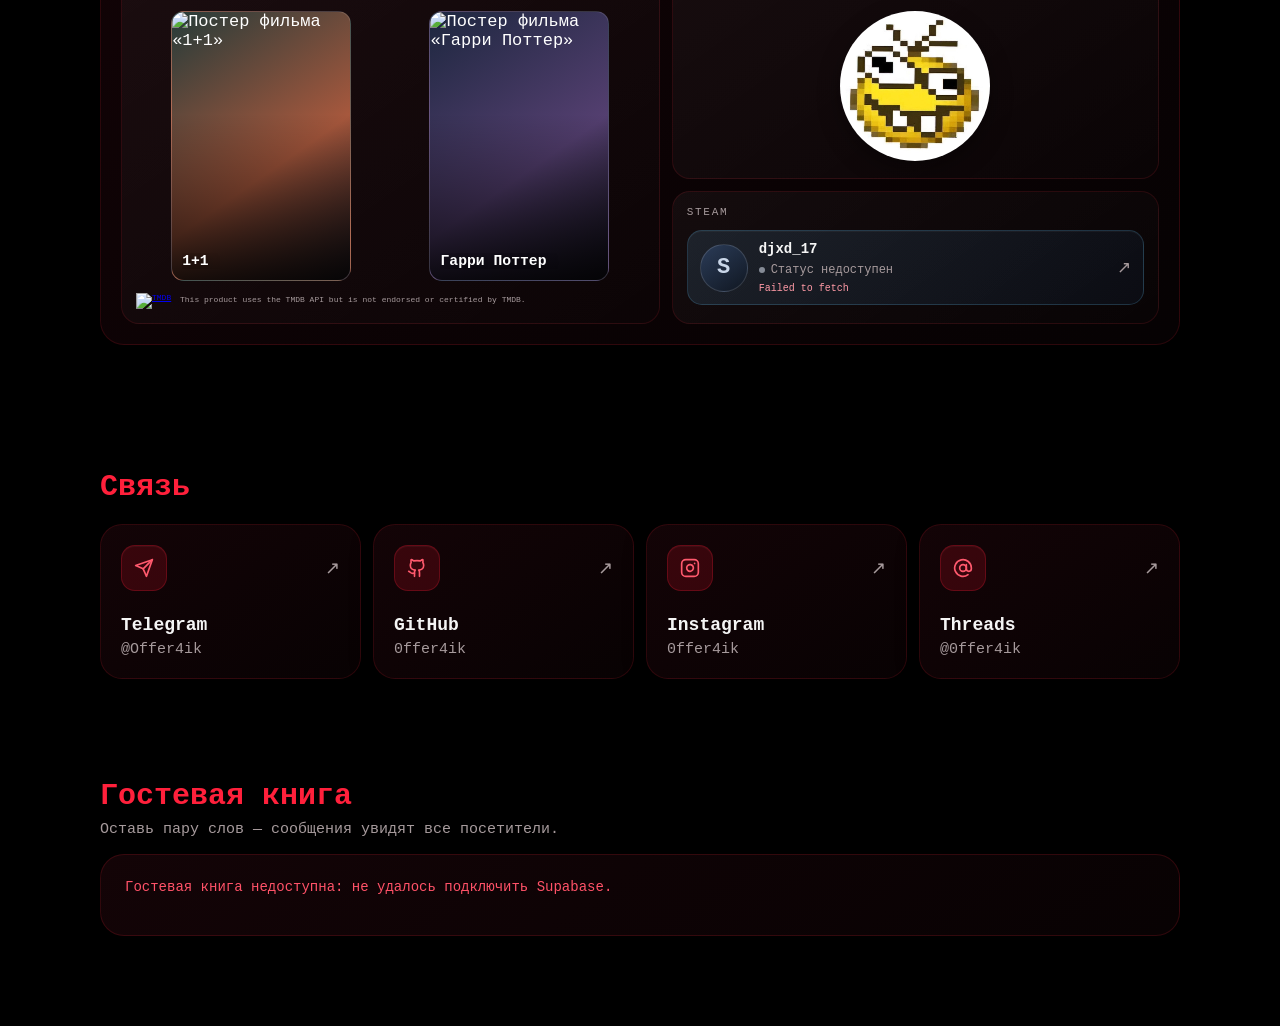
==== commit 267a4abb: "up" ====
--- a/index.html
+++ b/index.html
@@ -24,7 +24,7 @@
     <link rel="apple-touch-icon" href="apple-touch-icon.png">
     <script type="module" src="https://ajax.googleapis.com/ajax/libs/model-viewer/3.4.0/model-viewer.min.js"></script>
     <link rel="stylesheet" href="style.css?v=11">
-    <link rel="stylesheet" href="live.css?v=9">
+    <link rel="stylesheet" href="live.css?v=10">
     <link rel="stylesheet" href="mobile.css?v=4" media="(max-width: 768px)">
 </head>
 <body>
@@ -177,7 +177,7 @@
     <script src="matrix.js"></script>
     <!-- Список редактируемых треков подключается до скрипта, который рисует музыкальный блок. -->
     <script src="favorite-tracks.js?v=2"></script>
-    <script src="live.js?v=6"></script>
+    <script src="live.js?v=7"></script>
     <script src="https://cdn.jsdelivr.net/npm/@supabase/supabase-js@2"></script>
     <script src="supabase-config.js"></script>
     <script src="guestbook.js?v=2"></script>
--- a/live.css
+++ b/live.css
@@ -98,81 +98,258 @@
 .live-big { color: var(--text); font-size: 22px; font-weight: bold; margin-bottom: 4px; }
 .live-muted { color: var(--text-soft); font-size: 15px; }
 
-/* Плитки статистики */
-.live-stats { display: grid; gap: 12px; }
-.live-stats.two { grid-template-columns: 1fr 1fr; }
-.live-stats.three { grid-template-columns: repeat(3, 1fr); }
-
-.live-stat {
-    position: relative;
+/* Карточки о кино, Steam и мемах */
+.offplay-grid {
+    display: grid;
+    grid-template-columns: 1.05fr 0.95fr;
+    grid-template-rows: auto auto;
+    gap: 12px;
+}
+
+.offplay-tile {
     display: flex;
     min-width: 0;
-    min-height: 122px;
+    min-height: 150px;
     flex-direction: column;
-    gap: 8px;
-    overflow: hidden;
-    padding: 15px 16px;
+    gap: 12px;
+    overflow: hidden;
+    padding: 14px;
     border: 1px solid rgba(255, 40, 60, 0.12);
     border-radius: 18px;
     background: linear-gradient(145deg, rgba(255, 255, 255, 0.045), rgba(255, 255, 255, 0.012));
-    transition: transform 0.25s ease, border-color 0.25s ease, box-shadow 0.25s ease;
-}
-.live-stat::before {
-    position: absolute;
-    top: 0;
-    right: 16px;
-    left: 16px;
-    height: 2px;
-    background: linear-gradient(90deg, transparent, rgba(255, 32, 59, 0.7), transparent);
+}
+
+.offplay-label {
+    color: var(--text-soft);
+    font: 11px 'Consolas', monospace;
+    letter-spacing: 0.16em;
+}
+
+.offplay-movie-list {
+    display: grid;
+    flex: 1;
+    grid-template-columns: repeat(2, minmax(0, 1fr));
+    align-items: start;
+    justify-content: space-around;
+    gap: 8px;
+}
+
+.offplay-movie {
+    position: relative;
+    display: block;
+    width: 100%;
+    max-width: 180px;
+    justify-self: center;
+    min-width: 0;
+    aspect-ratio: 2 / 3;
+    overflow: hidden;
+    border: 1px solid rgba(255, 255, 255, 0.12);
+    border-radius: 13px;
+    color: #fff;
+    box-sizing: border-box;
+    text-decoration: none;
+    transition: transform 0.25s ease, border-color 0.25s ease;
+}
+
+.offplay-movie:hover {
+    transform: translateY(-3px);
+    border-color: rgba(255, 255, 255, 0.4);
+}
+
+.offplay-movie:focus-visible {
+    outline: 2px solid var(--accent-strong, #ff203b);
+    outline-offset: 3px;
+}
+
+.offplay-movie img {
+    position: absolute;
+    inset: 0;
+    width: 100%;
+    height: 100%;
+    object-fit: cover;
+    transition: transform 0.35s ease;
+}
+
+.offplay-movie:hover img {
+    transform: scale(1.04);
+}
+
+.offplay-movie::after {
+    position: absolute;
+    inset: 38% 0 0;
+    background: linear-gradient(transparent, rgba(0, 0, 0, 0.82));
     content: "";
-    opacity: 0.5;
-}
-.live-stat:hover {
+}
+
+.offplay-movie strong {
+    position: absolute;
+    z-index: 1;
+    right: 10px;
+    bottom: 11px;
+    left: 10px;
+    overflow: hidden;
+    font-size: clamp(12px, 1.15vw, 16px);
+    line-height: 1.1;
+    text-overflow: ellipsis;
+    white-space: nowrap;
+    text-shadow: 0 2px 12px rgba(0, 0, 0, 0.7);
+}
+
+.offplay-movie-1 {
+    background: linear-gradient(145deg, #253b39, #a7583d 58%, #241d24);
+}
+
+.offplay-movie-2 {
+    background: linear-gradient(145deg, #1d273f, #543f70 58%, #171521);
+}
+
+.offplay-movies { grid-column: 1; grid-row: 1 / span 2; }
+
+.tmdb-attribution {
+    display: flex;
+    align-items: center;
+    gap: 8px;
+    color: var(--text-soft);
+    font-size: 8px;
+    line-height: 1.35;
+}
+
+.tmdb-attribution a {
+    display: block;
+    flex: 0 0 36px;
+}
+
+.tmdb-attribution img {
+    display: block;
+    width: 36px;
+    height: auto;
+}
+
+.offplay-meme { grid-column: 2; grid-row: 1; }
+
+.offplay-steam {
+    grid-column: 2;
+    grid-row: 2;
+    align-self: stretch;
+    min-height: 0;
+}
+
+.offplay-steam-link {
+    display: flex;
+    min-width: 0;
+    min-height: 72px;
+    align-items: center;
+    gap: 11px;
+    padding: 10px 12px;
+    border: 1px solid rgba(102, 192, 244, 0.2);
+    border-radius: 15px;
+    background: linear-gradient(135deg, rgba(102, 192, 244, 0.13), rgba(22, 43, 69, 0.22));
+    color: var(--text);
+    text-decoration: none;
+    box-shadow: inset 0 1px 0 rgba(255, 255, 255, 0.04);
+    transition: border-color 0.2s ease, background 0.2s ease, transform 0.2s ease;
+}
+
+.offplay-steam-link:hover {
     transform: translateY(-2px);
-    border-color: rgba(255, 32, 59, 0.38);
-    box-shadow: 0 10px 24px rgba(0, 0, 0, 0.24);
-}
-.live-stat-featured {
-    border-color: rgba(255, 32, 59, 0.25);
-    background: radial-gradient(ellipse at 90% 0%, rgba(176, 0, 24, 0.2), transparent 60%), linear-gradient(145deg, rgba(255, 255, 255, 0.05), rgba(255, 255, 255, 0.015));
-}
-.live-stat-heading { display: flex; justify-content: space-between; align-items: center; gap: 8px; }
-.live-label { color: var(--text-soft); font-size: 14px; }
-.live-stat-index { color: #ff6577; font: 11px 'Consolas', monospace; letter-spacing: 0.08em; opacity: 0.8; }
-.live-num { color: var(--text); font-size: 30px; font-weight: bold; line-height: 1.15; }
-.live-num small { font-size: 15px; }
-.live-sub { color: #9a9a9a; font-size: 14px; }
-
-/* Топ треков */
-.live-top { display: grid; grid-template-columns: 1fr 1fr; gap: 8px; }
-.live-track {
-    display: flex; align-items: center; gap: 10px;
-    background: rgba(255,255,255,0.025);
-    border: 1px solid rgba(255, 40, 60, 0.09);
-    border-radius: 14px;
-    padding: 8px 12px;
+    border-color: rgba(102, 192, 244, 0.48);
+    background: linear-gradient(135deg, rgba(102, 192, 244, 0.2), rgba(22, 43, 69, 0.3));
+}
+
+.offplay-steam-link:focus-visible {
+    border-radius: 12px;
+    outline: 2px solid var(--accent-strong, #ff203b);
+    outline-offset: 4px;
+}
+
+.offplay-steam-avatar {
+    display: grid;
+    width: 48px;
+    height: 48px;
+    flex: 0 0 48px;
+    overflow: hidden;
+    place-items: center;
+    border: 1px solid rgba(255, 255, 255, 0.14);
+    border-radius: 50%;
+    background: linear-gradient(145deg, #2b3c58, #101722);
+    color: #c9d6e8;
+    font-size: 22px;
+    font-weight: 700;
+}
+
+.offplay-steam-avatar img {
+    width: 100%;
+    height: 100%;
+    object-fit: cover;
+}
+
+.offplay-steam-info {
+    display: flex;
     min-width: 0;
-}
-.live-rank { color: #9a9a9a; font-size: 15px; width: 18px; text-align: center; }
-.live-mini {
-    width: 44px; height: 44px; flex: 0 0 44px;
-    border-radius: 10px; overflow: hidden;
-    background: rgba(255,255,255,0.04);
-    display: flex; justify-content: center; align-items: center;
-}
-.live-mini img { width: 100%; height: 100%; object-fit: cover; }
-.live-mini .live-cover-empty { font-size: 20px; }
-.live-track-info { flex: 1; min-width: 0; }
-.live-track-name {
-    color: var(--text); font-size: 16px; font-weight: bold;
-    white-space: nowrap; overflow: hidden; text-overflow: ellipsis;
-}
-.live-count { color: var(--text-soft); font-size: 14px; white-space: nowrap; }
+    flex: 1;
+    flex-direction: column;
+    gap: 6px;
+}
+
+.offplay-steam-info strong,
+.offplay-steam-status,
+.offplay-steam-hint {
+    overflow: hidden;
+    text-overflow: ellipsis;
+    white-space: nowrap;
+}
+
+.offplay-steam-info strong { font-size: 14px; }
+.offplay-steam-status {
+    display: flex;
+    align-items: center;
+    gap: 6px;
+    color: var(--text-soft);
+    font-size: 12px;
+}
+.offplay-steam-status::before {
+    width: 6px;
+    height: 6px;
+    flex: 0 0 6px;
+    border-radius: 50%;
+    background: #858b96;
+    content: "";
+}
+.offplay-steam-status.is-playing::before {
+    background: #77dc96;
+    box-shadow: 0 0 9px rgba(119, 220, 150, 0.7);
+}
+.offplay-steam-status.is-online::before {
+    background: #75baf1;
+    box-shadow: 0 0 9px rgba(117, 186, 241, 0.65);
+}
+.offplay-steam-hint { color: #ff9aa6; font-size: 10px; }
+.offplay-steam-arrow { color: var(--text-soft); font-size: 17px; }
+
+.offplay-meme img {
+    width: min(100%, 150px);
+    aspect-ratio: 1;
+    align-self: center;
+    border: 1px solid rgba(255, 255, 255, 0.15);
+    border-radius: 50%;
+    background: #fff;
+    image-rendering: pixelated;
+    object-fit: cover;
+    box-shadow: 0 8px 22px rgba(0, 0, 0, 0.35);
+}
 
 @media (max-width: 768px) {
     .live-grid { grid-template-columns: 1fr; }
-    .live-stats.three { grid-template-columns: 1fr; }
-    .live-top { grid-template-columns: 1fr; }
+    .offplay-grid { grid-template-columns: repeat(2, minmax(0, 1fr)); grid-template-rows: auto auto; }
+    .offplay-movies { grid-column: 1 / -1; grid-row: 1; }
+    .offplay-meme { grid-column: 1; grid-row: 2; }
+    .offplay-steam { grid-column: 2; grid-row: 2; }
+}
+
+@media (max-width: 480px) {
+    .offplay-grid { grid-template-columns: minmax(0, 1fr); grid-template-rows: auto; }
+    .offplay-movies, .offplay-steam, .offplay-meme { grid-column: 1; grid-row: auto; }
+    .offplay-meme img { width: min(100%, 120px); }
 }
 
 /* Любимые треки */
@@ -386,6 +563,8 @@
 
 @media (prefers-reduced-motion: reduce) {
     .favorite-record,
-    .favorite-vinyl-disc { transition: none; }
-    .live-stat { transition: none; }
-}
+    .favorite-vinyl-disc,
+    .offplay-movie,
+    .offplay-movie img,
+    .offplay-steam-link { transition: none; }
+}
--- a/mobile.css
+++ b/mobile.css
@@ -64,11 +64,6 @@
 .live-grid { grid-template-columns: minmax(0, 1fr); gap: 12px; }
 .live-wide { grid-column: auto; }
 .live-card { padding: 16px; border-radius: 20px; }
-.live-stats.three { grid-template-columns: repeat(3, minmax(0, 1fr)); }
-.live-stat { min-height: 112px; padding: 12px 10px; }
-.live-label, .live-sub { font-size: 13px; }
-.live-num { font-size: 22px; }
-.live-top { grid-template-columns: 1fr; }
 .live-refresh { width: 40px; height: 40px; }
 
 .contact-grid { grid-template-columns: repeat(2, minmax(0, 1fr)); gap: 10px; }
@@ -92,5 +87,6 @@
 @media (max-width: 380px) {
     body { padding-right: 10px; padding-left: 10px; }
     .card.hero { padding: 16px; }
-    .device-specs, .contact-grid, .live-stats.three { grid-template-columns: 1fr; }
+    .device-specs, .contact-grid, .offplay-grid { grid-template-columns: 1fr; }
+    .offplay-movies { grid-column: auto; }
 }
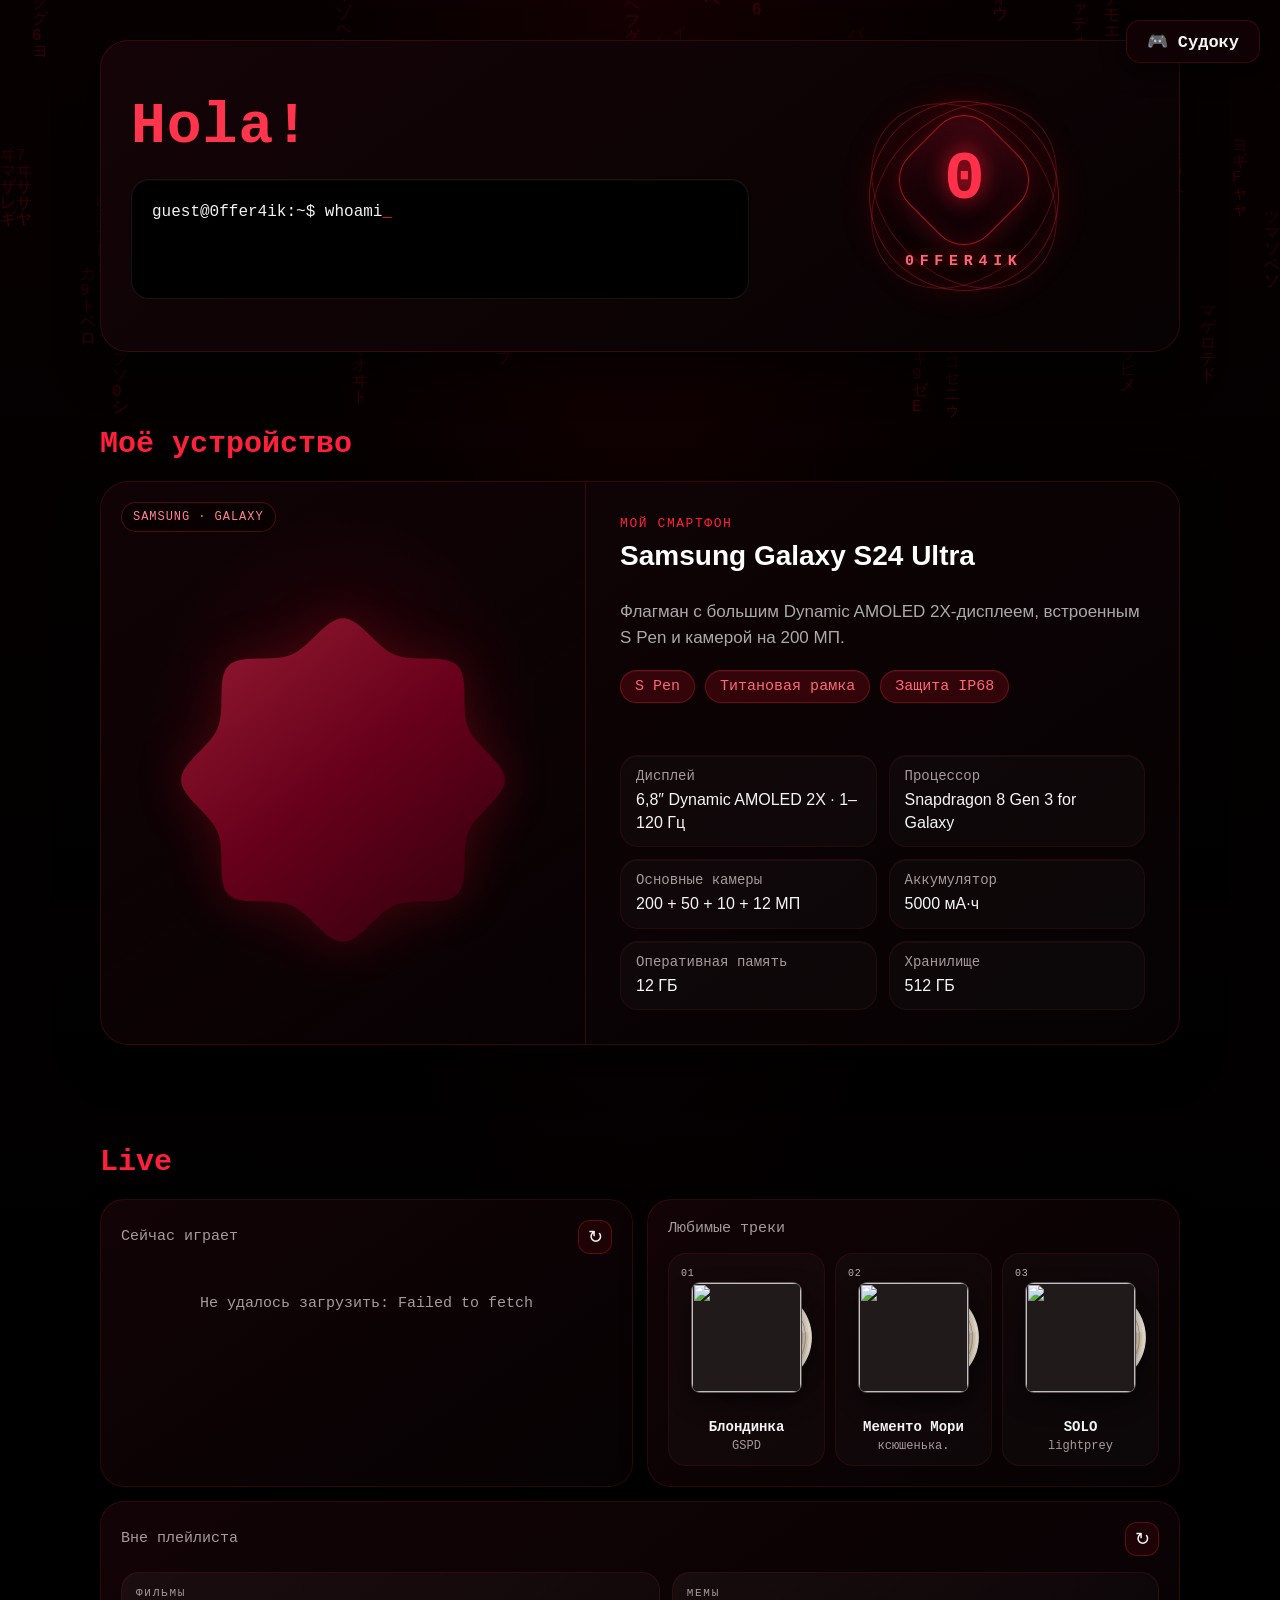
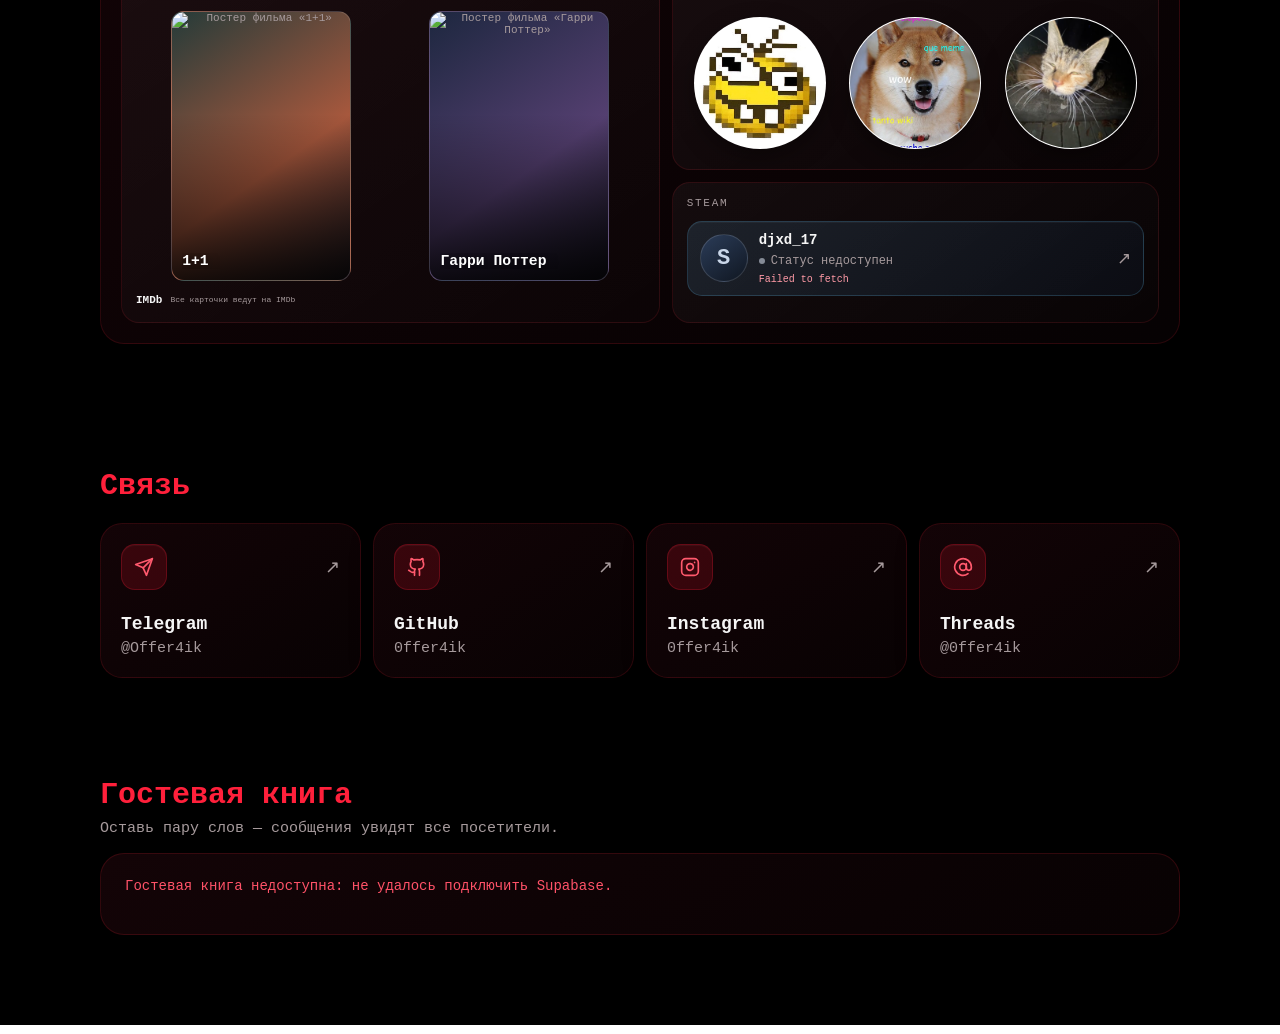
==== commit 5e0fce3f: "up" ====
--- a/index.html
+++ b/index.html
@@ -10,20 +10,20 @@
     <meta property="og:title" content="0ffer4ik — мой цифровой уголок">
     <meta property="og:description" content="Техника, музыка и Sudoku в моём личном уголке интернета.">
     <meta property="og:url" content="https://0ffer4ik.github.io/">
-    <meta property="og:image" content="https://0ffer4ik.github.io/og-image.png">
+    <meta property="og:image" content="https://0ffer4ik.github.io/images/og-image.png">
     <meta property="og:image:width" content="1200">
     <meta property="og:image:height" content="630">
     <meta property="og:image:alt" content="0ffer4ik — техника, музыка и Sudoku">
     <meta name="twitter:card" content="summary_large_image">
     <meta name="twitter:title" content="0ffer4ik — мой цифровой уголок">
     <meta name="twitter:description" content="Техника, музыка и Sudoku в моём личном уголке интернета.">
-    <meta name="twitter:image" content="https://0ffer4ik.github.io/og-image.png">
+    <meta name="twitter:image" content="https://0ffer4ik.github.io/images/og-image.png">
     <script type="module" src="https://static.cloudflareinsights.com/beacon.min.js" data-cf-beacon='{"token":"b8868d89d31548e08089c2d7c40bcb9d"}'></script>
     <title>0ffer4ik — мой цифровой уголок</title>
-    <link rel="icon" type="image/svg+xml" href="favicon.svg">
-    <link rel="apple-touch-icon" href="apple-touch-icon.png">
+    <link rel="icon" type="image/svg+xml" href="images/favicon.svg">
+    <link rel="apple-touch-icon" href="images/apple-touch-icon.png">
     <script type="module" src="https://ajax.googleapis.com/ajax/libs/model-viewer/3.4.0/model-viewer.min.js"></script>
-    <link rel="stylesheet" href="style.css?v=11">
+    <link rel="stylesheet" href="style.css?v=12">
     <link rel="stylesheet" href="live.css?v=10">
     <link rel="stylesheet" href="mobile.css?v=4" media="(max-width: 768px)">
 </head>
@@ -170,14 +170,14 @@
     <div id="secret-modal" class="secret-modal">
         <div class="secret-content">
             <span class="close-btn" id="close-secret">&times;</span>
-            <img src="secret.jpg" alt="Секрет" class="secret-img">
+            <img src="images/secret.jpg" alt="Секрет" class="secret-img">
         </div>
     </div>
 
     <script src="matrix.js"></script>
     <!-- Список редактируемых треков подключается до скрипта, который рисует музыкальный блок. -->
     <script src="favorite-tracks.js?v=2"></script>
-    <script src="live.js?v=7"></script>
+    <script src="live.js?v=8"></script>
     <script src="https://cdn.jsdelivr.net/npm/@supabase/supabase-js@2"></script>
     <script src="supabase-config.js"></script>
     <script src="guestbook.js?v=2"></script>
--- a/style.css
+++ b/style.css
@@ -244,7 +244,7 @@
     width: 350px;
     max-width: 90%;
     aspect-ratio: 1;
-    background: url("material-you-shape.svg") center / contain no-repeat;
+    background: url("images/material-you-shape.svg") center / contain no-repeat;
     filter: drop-shadow(0 0 24px rgba(255, 20, 45, 0.18));
     pointer-events: none;
 }
--- a/live.css
+++ b/live.css
@@ -205,7 +205,27 @@
 
 .offplay-movies { grid-column: 1; grid-row: 1 / span 2; }
 
-.tmdb-attribution {
+.offplay-movie-poster {
+    position: absolute;
+    inset: 0;
+    display: grid;
+    overflow: hidden;
+    padding: 8px;
+    place-items: center;
+    color: var(--text-soft);
+    font-size: 11px;
+    text-align: center;
+}
+
+.offplay-movie-poster img {
+    position: absolute;
+    inset: 0;
+    width: 100%;
+    height: 100%;
+    object-fit: cover;
+}
+
+.imdb-attribution {
     display: flex;
     align-items: center;
     gap: 8px;
@@ -214,15 +234,11 @@
     line-height: 1.35;
 }
 
-.tmdb-attribution a {
-    display: block;
-    flex: 0 0 36px;
-}
-
-.tmdb-attribution img {
-    display: block;
-    width: 36px;
-    height: auto;
+.imdb-attribution a {
+    color: var(--text);
+    font-size: 11px;
+    font-weight: 700;
+    text-decoration: none;
 }
 
 .offplay-meme { grid-column: 2; grid-row: 1; }
@@ -326,17 +342,26 @@
 .offplay-steam-hint { color: #ff9aa6; font-size: 10px; }
 .offplay-steam-arrow { color: var(--text-soft); font-size: 17px; }
 
+.offplay-meme-list {
+    display: grid;
+    flex: 1;
+    grid-template-columns: repeat(3, minmax(0, 1fr));
+    align-items: center;
+    justify-items: center;
+    gap: 10px;
+}
+
 .offplay-meme img {
-    width: min(100%, 150px);
+    width: min(100%, 132px);
     aspect-ratio: 1;
-    align-self: center;
     border: 1px solid rgba(255, 255, 255, 0.15);
     border-radius: 50%;
     background: #fff;
-    image-rendering: pixelated;
     object-fit: cover;
     box-shadow: 0 8px 22px rgba(0, 0, 0, 0.35);
 }
+
+.offplay-meme img.is-pixelated { image-rendering: pixelated; }
 
 @media (max-width: 768px) {
     .live-grid { grid-template-columns: 1fr; }
@@ -348,8 +373,10 @@
 
 @media (max-width: 480px) {
     .offplay-grid { grid-template-columns: minmax(0, 1fr); grid-template-rows: auto; }
-    .offplay-movies, .offplay-steam, .offplay-meme { grid-column: 1; grid-row: auto; }
-    .offplay-meme img { width: min(100%, 120px); }
+    .offplay-meme { grid-column: 1; grid-row: 1; }
+    .offplay-steam { grid-column: 1; grid-row: 2; }
+    .offplay-movies { grid-column: 1; grid-row: 3; }
+    .offplay-meme-list { gap: 8px; }
 }
 
 /* Любимые треки */
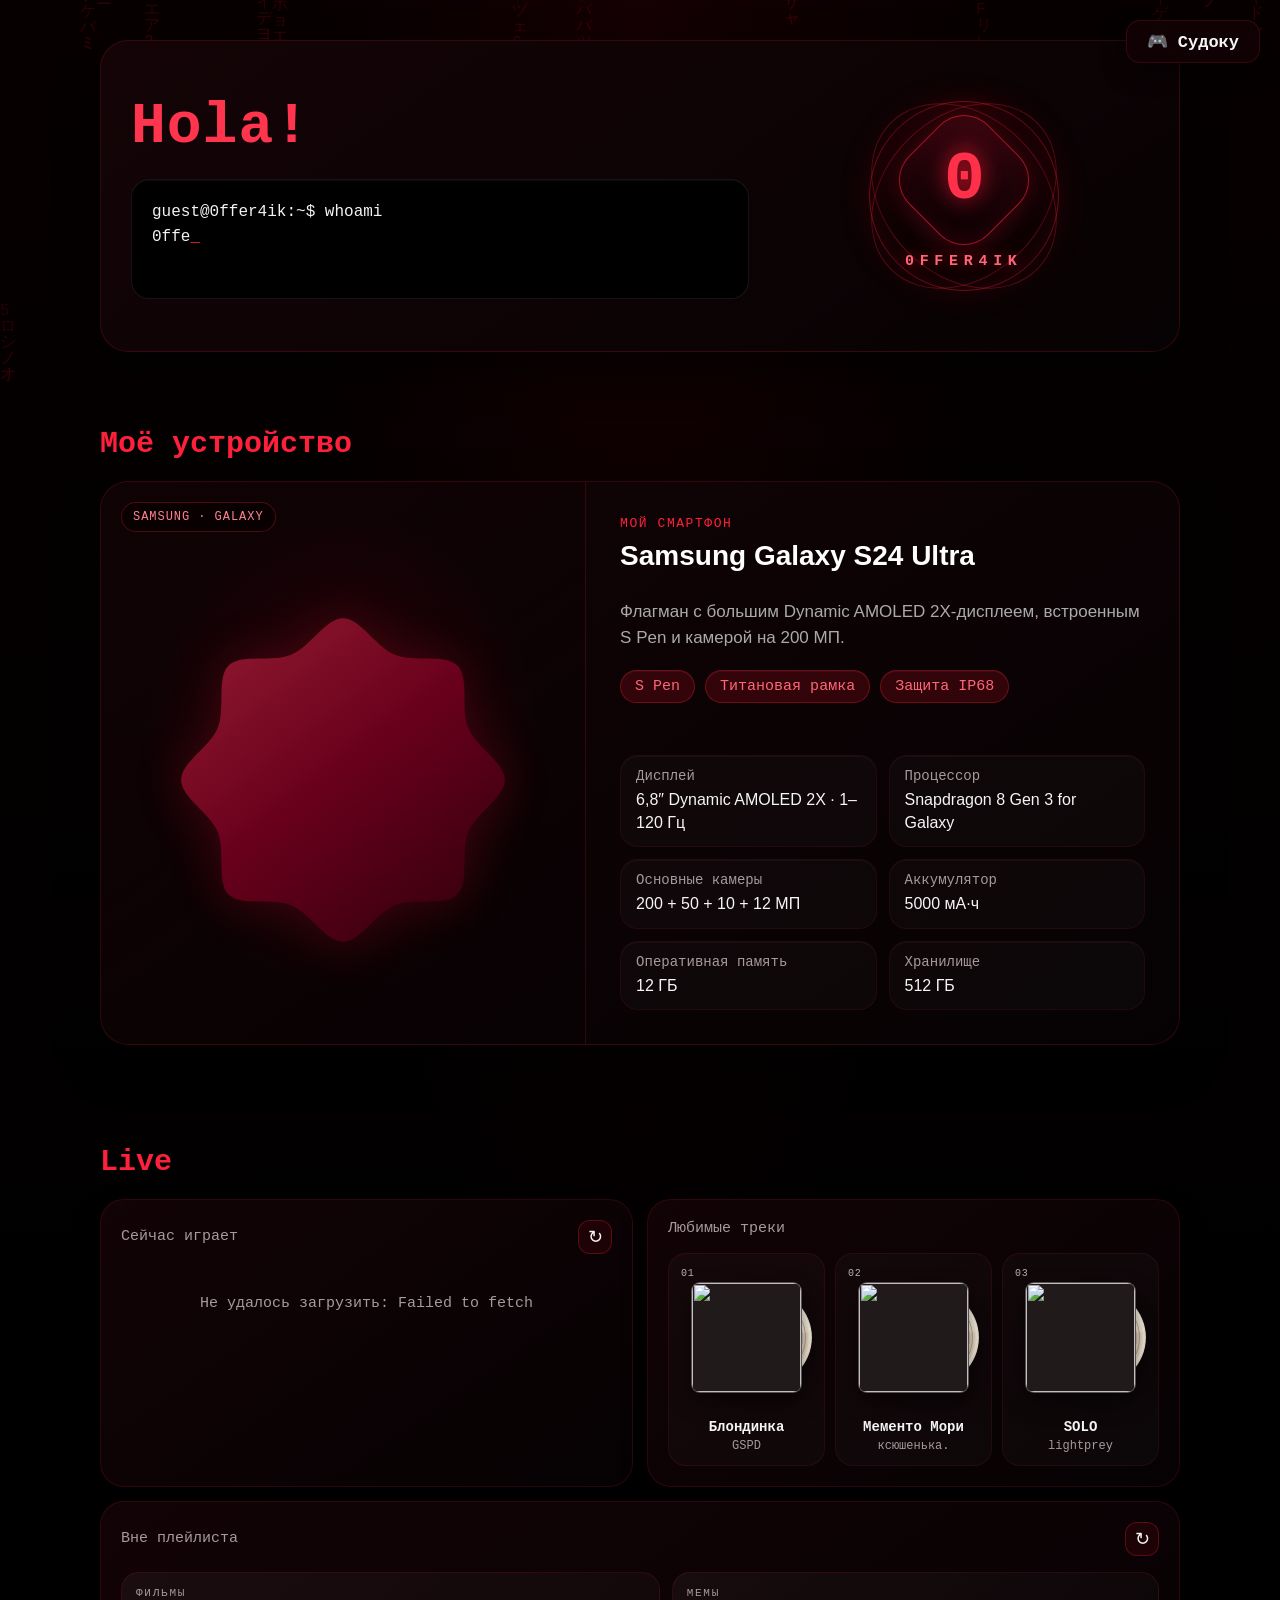
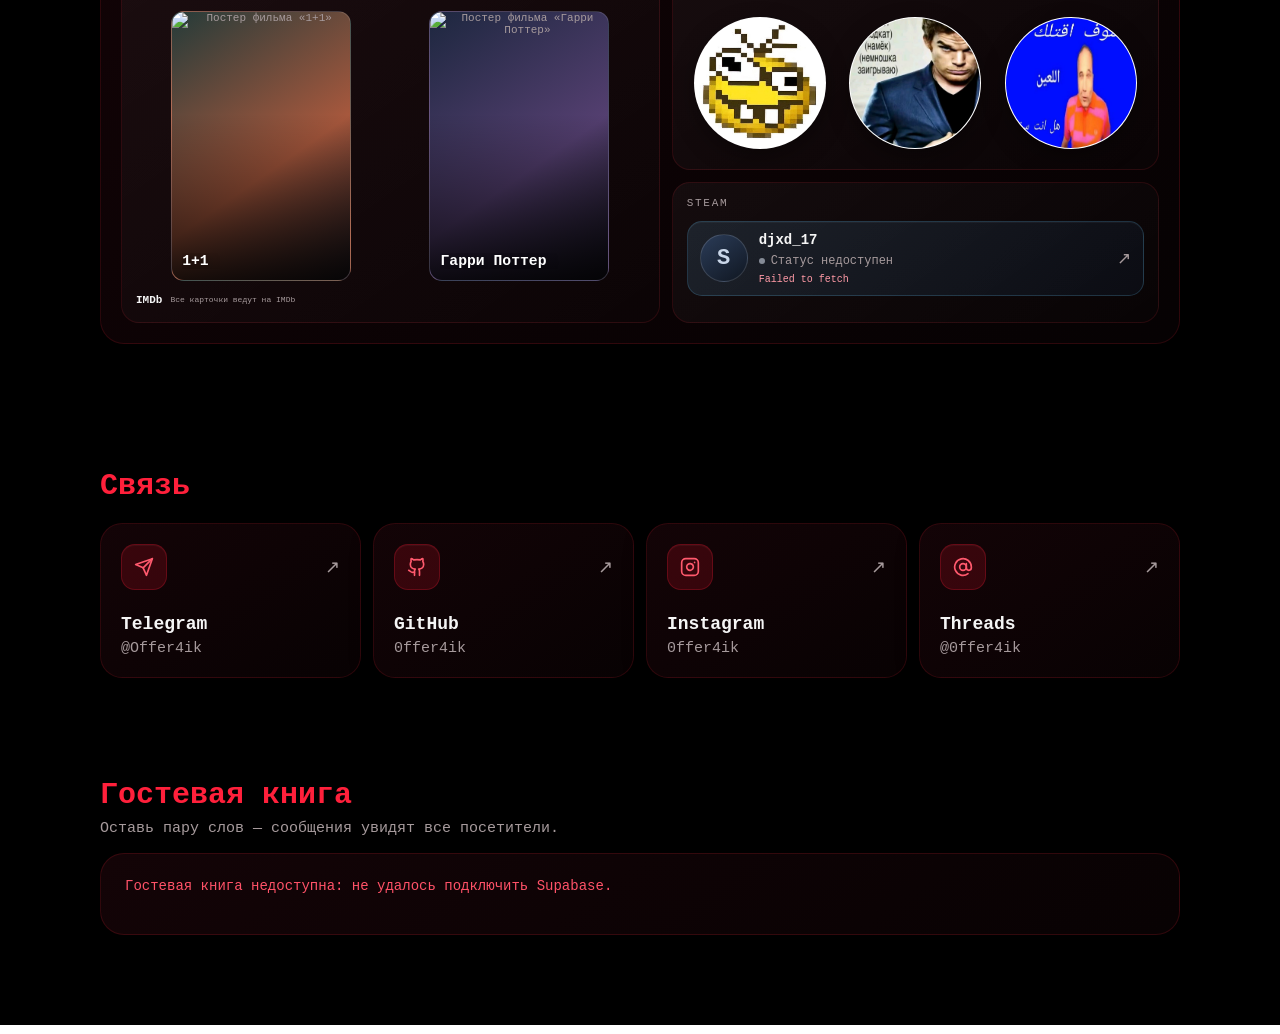
==== commit 8ae15428: "up" ====
--- a/index.html
+++ b/index.html
@@ -23,7 +23,7 @@
     <link rel="icon" type="image/svg+xml" href="images/favicon.svg">
     <link rel="apple-touch-icon" href="images/apple-touch-icon.png">
     <script type="module" src="https://ajax.googleapis.com/ajax/libs/model-viewer/3.4.0/model-viewer.min.js"></script>
-    <link rel="stylesheet" href="style.css?v=12">
+    <link rel="stylesheet" href="style.css?v=14">
     <link rel="stylesheet" href="live.css?v=10">
     <link rel="stylesheet" href="mobile.css?v=4" media="(max-width: 768px)">
 </head>
@@ -167,38 +167,27 @@
         </div>
     </section>
 
-    <div id="secret-modal" class="secret-modal">
-        <div class="secret-content">
-            <span class="close-btn" id="close-secret">&times;</span>
-            <img src="images/secret.jpg" alt="Секрет" class="secret-img">
-        </div>
+    <div id="secret-modal" class="secret-modal" aria-hidden="true">
+        <section class="secret-content" role="dialog" aria-modal="true" aria-labelledby="secret-title">
+            <button class="close-btn" id="close-secret" type="button" aria-label="Закрыть секреты">&times;</button>
+            <p class="secret-kicker">ДОСТУП К СЕКРЕТАМ</p>
+            <h2 class="secret-title" id="secret-title">Пять загадок</h2>
+            <p class="secret-intro">Разгадай их по подсказкам на сайте — за каждой спрятана картинка.</p>
+            <p class="secret-progress" id="secret-progress" role="status" aria-live="polite"></p>
+            <div class="secret-list" id="secret-list"></div>
+        </section>
     </div>
 
     <script src="matrix.js"></script>
     <!-- Список редактируемых треков подключается до скрипта, который рисует музыкальный блок. -->
     <script src="favorite-tracks.js?v=2"></script>
-    <script src="live.js?v=8"></script>
+    <script src="live.js?v=9"></script>
+    <script src="secrets.js?v=1"></script>
     <script src="https://cdn.jsdelivr.net/npm/@supabase/supabase-js@2"></script>
     <script src="supabase-config.js"></script>
     <script src="guestbook.js?v=2"></script>
     
     <script>
-        let clickCount = 0;
-        const trigger = document.getElementById('secret-trigger');
-        const modal = document.getElementById('secret-modal');
-        const closeBtn = document.getElementById('close-secret');
-
-        trigger.addEventListener('click', () => {
-            clickCount++;
-            if (clickCount === 5) {
-                modal.classList.add('show');
-                clickCount = 0;
-            }
-        });
-
-        closeBtn.addEventListener('click', () => modal.classList.remove('show'));
-        window.addEventListener('click', (e) => { if (e.target === modal) modal.classList.remove('show'); });
-
         const terminalOutput = document.getElementById('terminal-output');
         const lines = [
             "guest@0ffer4ik:~$ whoami",
--- a/style.css
+++ b/style.css
@@ -104,11 +104,13 @@
     left: 0;
     width: 100%;
     height: 100%;
+    overflow-y: auto;
     background: rgba(0, 0, 0, 0.82);
     backdrop-filter: blur(10px);
-    z-index: 100;
+    z-index: 1100;
     justify-content: center;
-    align-items: center;
+    align-items: flex-start;
+    padding: 5vh 16px;
     opacity: 0;
     visibility: hidden;
     transition: opacity 0.4s ease, visibility 0.4s ease;
@@ -121,32 +123,144 @@
 
 .secret-content {
     position: relative;
-    max-width: 90%;
+    width: min(760px, 100%);
     max-height: 90vh;
-    transform: scale(0.7);
+    overflow-y: auto;
+    margin: auto;
+    transform: translateY(14px) scale(0.98);
     transition: transform 0.4s cubic-bezier(0.175, 0.885, 0.32, 1.275);
     background: rgba(20, 3, 6, 0.96);
     border-radius: 24px;
-    padding: 12px;
+    padding: 28px;
+    border: 1px solid rgba(255, 32, 59, 0.28);
+    box-shadow: 0 24px 70px rgba(0, 0, 0, 0.6), 0 0 40px rgba(255, 20, 45, 0.16);
 }
 
 .secret-modal.show .secret-content {
-    transform: scale(1);
-}
-
-.secret-img {
-    max-width: 100%;
-    max-height: 85vh;
-    border-radius: 20px;
-    box-shadow: 0 0 40px rgba(255, 20, 45, 0.45);
-    border: 2px solid var(--accent-strong);
+    transform: translateY(0) scale(1);
+}
+
+.secret-kicker {
+    margin: 0 0 8px;
+    color: var(--accent-strong);
+    font: 11px 'Consolas', monospace;
+    letter-spacing: 0.18em;
+}
+
+.secret-title {
+    margin: 0;
+    color: var(--text);
+    font-size: clamp(24px, 5vw, 34px);
+}
+
+.secret-intro {
+    margin: 8px 0 18px;
+    color: var(--text-soft);
+    line-height: 1.5;
+}
+
+.secret-progress {
+    margin: 0 0 18px;
+    color: var(--accent-strong);
+    font: 13px 'Consolas', monospace;
+}
+
+.secret-list {
+    display: grid;
+    grid-template-columns: repeat(2, minmax(0, 1fr));
+    gap: 12px;
+}
+
+.secret-card {
+    min-width: 0;
+    padding: 16px;
+    border: 1px solid rgba(255, 40, 60, 0.16);
+    border-radius: 16px;
+    background: linear-gradient(145deg, rgba(255, 255, 255, 0.045), rgba(255, 255, 255, 0.012));
+}
+
+.secret-card.is-solved {
+    border-color: rgba(255, 32, 59, 0.5);
+}
+
+.secret-card h3 {
+    margin: 0 0 8px;
+    color: var(--text);
+    font-size: 15px;
+}
+
+.secret-clue {
+    min-height: 42px;
+    margin: 0 0 12px;
+    color: var(--text-soft);
+    font-size: 13px;
+    line-height: 1.5;
+}
+
+.secret-answer-form label {
     display: block;
+    margin-bottom: 6px;
+    color: var(--text-soft);
+    font-size: 12px;
+}
+
+.secret-answer-row {
+    display: flex;
+    gap: 8px;
+}
+
+.secret-answer-row input {
+    width: 100%;
+    min-width: 0;
+    padding: 10px 12px;
+    border: 1px solid rgba(255, 255, 255, 0.14);
+    border-radius: 10px;
+    background: rgba(0, 0, 0, 0.24);
+    color: var(--text);
+    font: inherit;
+}
+
+.secret-answer-row input[aria-invalid="true"] {
+    border-color: #ff6577;
+}
+
+.secret-answer-row button {
+    flex: 0 0 auto;
+    padding: 0 12px;
+    border: 0;
+    border-radius: 10px;
+    background: linear-gradient(135deg, var(--accent), var(--accent-strong));
+    color: #fff;
+    font: inherit;
+    cursor: pointer;
+}
+
+.secret-answer-row button:disabled {
+    cursor: default;
+    opacity: 0.6;
+}
+
+.secret-feedback {
+    min-height: 18px;
+    margin: 8px 0 0;
+    color: var(--accent-strong);
+    font-size: 12px;
+}
+
+.secret-reveal img {
+    display: block;
+    width: 100%;
+    max-height: 240px;
+    object-fit: contain;
+    border: 1px solid rgba(255, 32, 59, 0.35);
+    border-radius: 12px;
+    background: rgba(0, 0, 0, 0.24);
 }
 
 .close-btn {
     position: absolute;
-    top: -15px;
-    right: -15px;
+    top: 14px;
+    right: 14px;
     background: linear-gradient(135deg, var(--accent), var(--accent-strong));
     color: white;
     width: 35px;
@@ -161,9 +275,34 @@
     box-shadow: var(--glow);
 }
 
+.secret-content .close-btn:focus-visible,
+.secret-answer-row input:focus-visible,
+.secret-answer-row button:focus-visible {
+    outline: 2px solid var(--accent-strong);
+    outline-offset: 3px;
+}
+
 @media (max-width: 480px) {
     .card {
         padding: 20px;
+    }
+
+    .secret-modal {
+        padding: 14px 10px;
+    }
+
+    .secret-content {
+        max-height: calc(100vh - 28px);
+        padding: 22px 14px;
+    }
+
+    .secret-list {
+        grid-template-columns: minmax(0, 1fr);
+        gap: 10px;
+    }
+
+    .secret-clue {
+        min-height: 0;
     }
 }
 
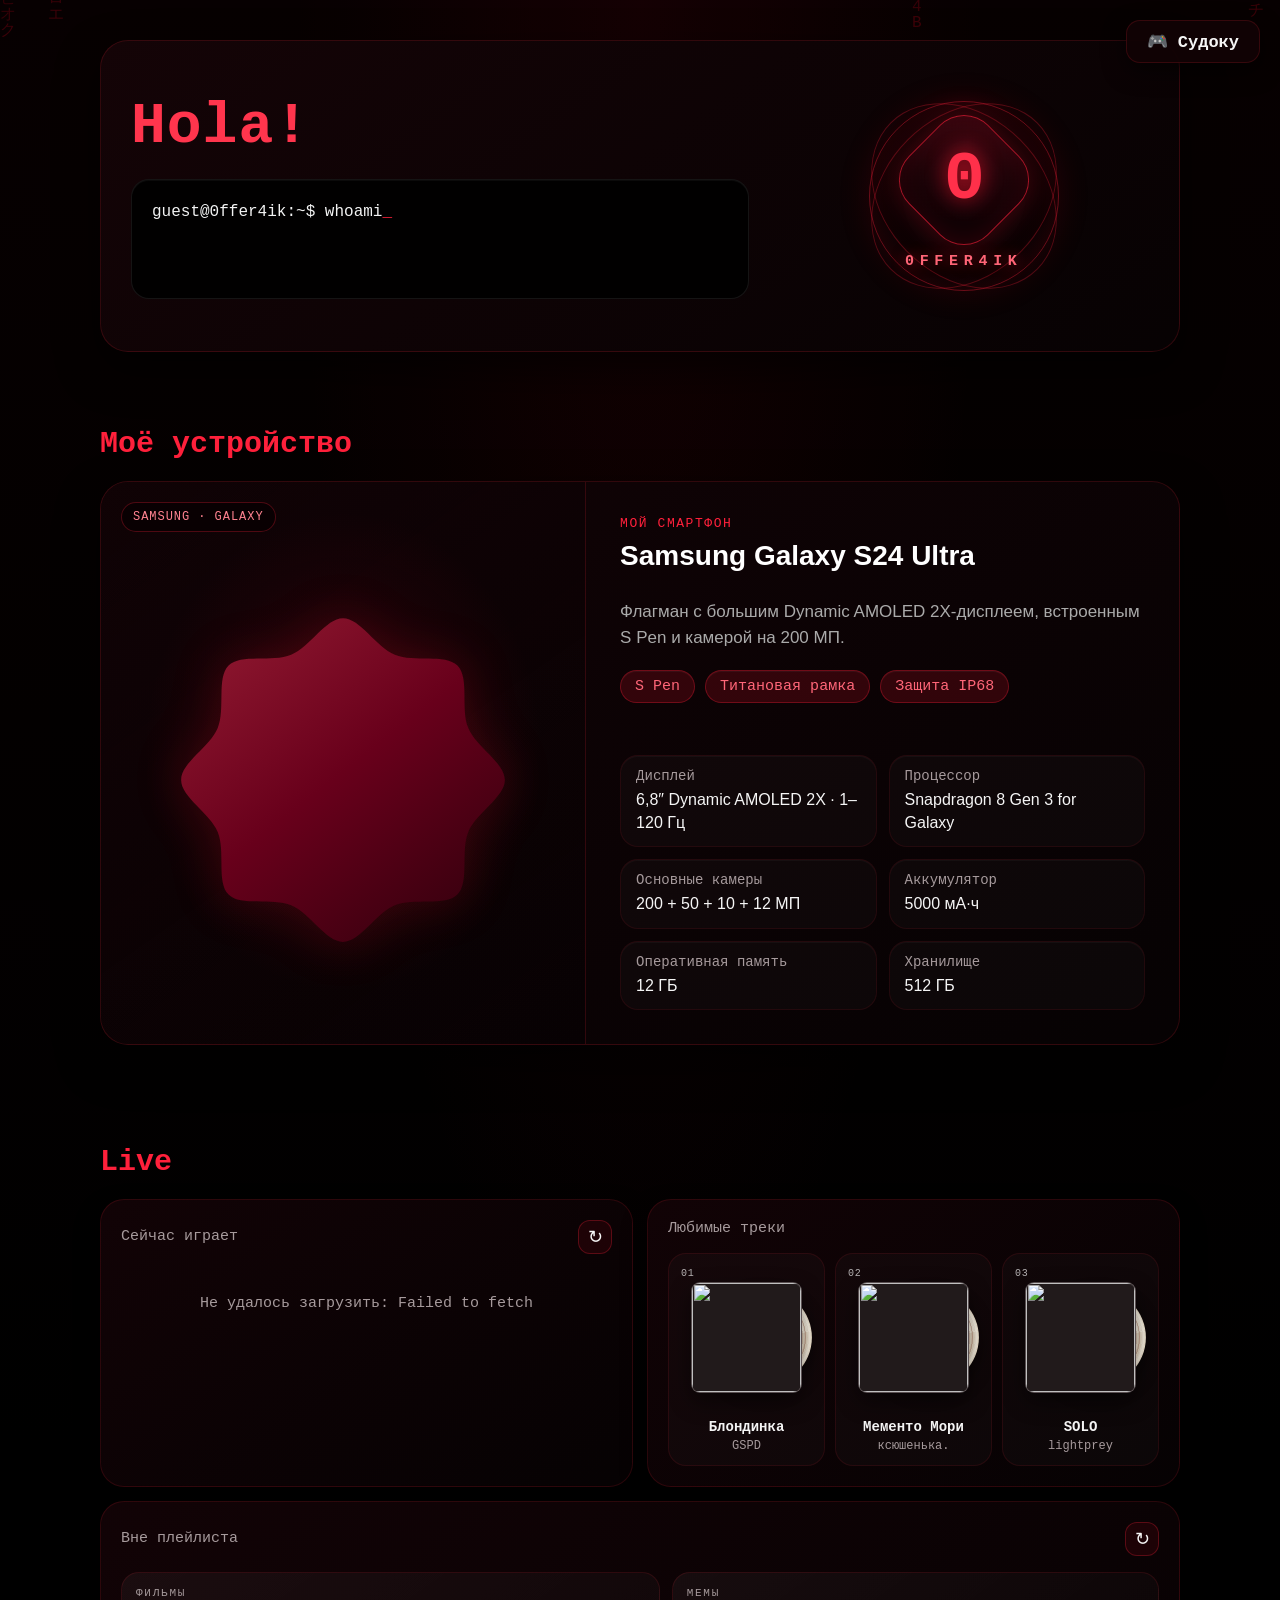
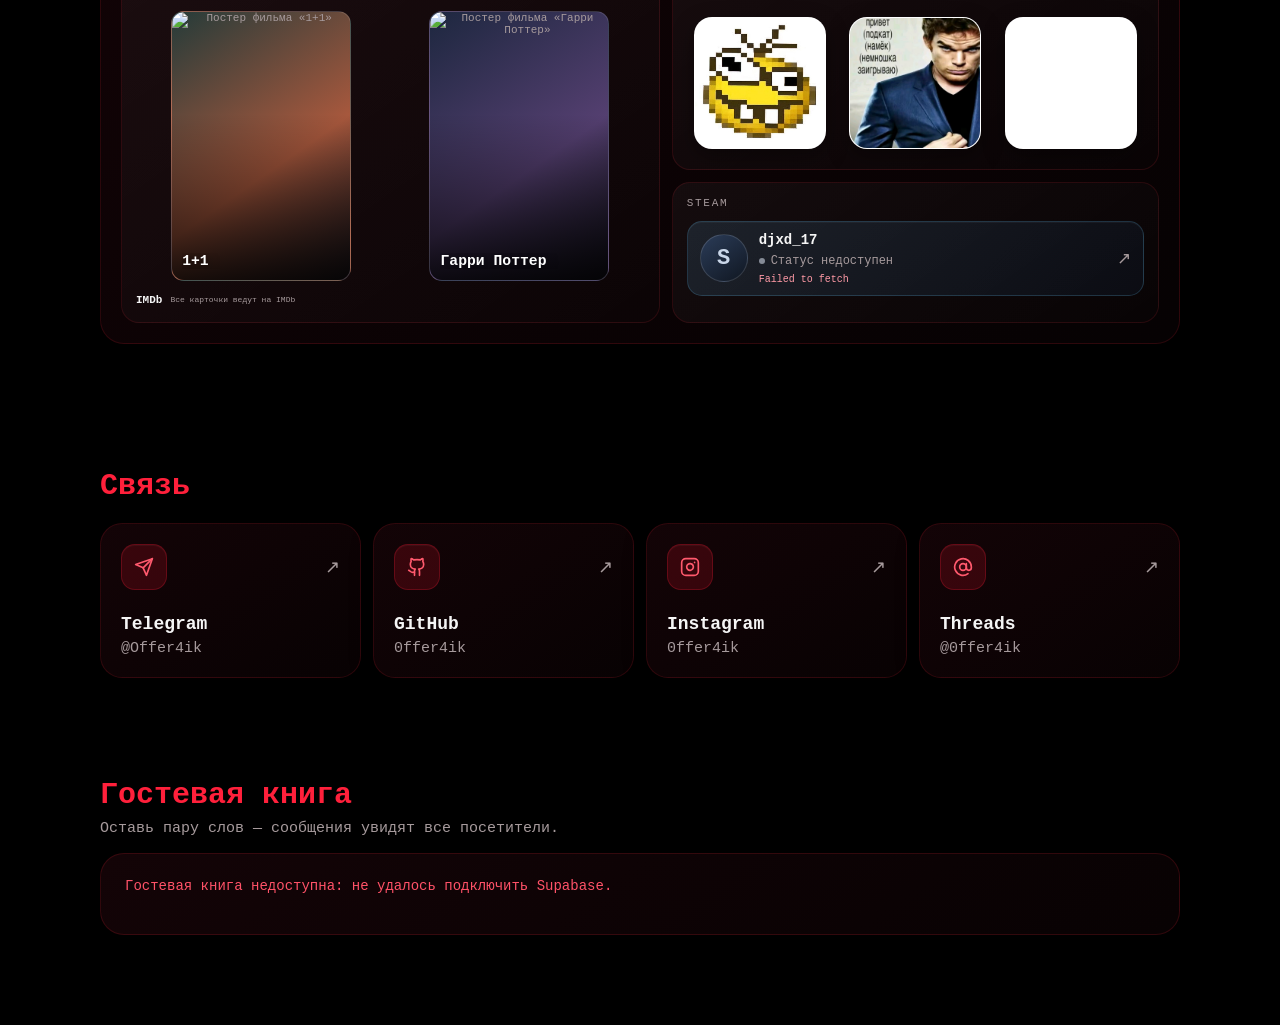
==== commit f4f40cd5: "up" ====
--- a/index.html
+++ b/index.html
@@ -24,7 +24,7 @@
     <link rel="apple-touch-icon" href="images/apple-touch-icon.png">
     <script type="module" src="https://ajax.googleapis.com/ajax/libs/model-viewer/3.4.0/model-viewer.min.js"></script>
     <link rel="stylesheet" href="style.css?v=14">
-    <link rel="stylesheet" href="live.css?v=10">
+    <link rel="stylesheet" href="live.css?v=11">
     <link rel="stylesheet" href="mobile.css?v=4" media="(max-width: 768px)">
 </head>
 <body>
--- a/live.css
+++ b/live.css
@@ -355,7 +355,7 @@
     width: min(100%, 132px);
     aspect-ratio: 1;
     border: 1px solid rgba(255, 255, 255, 0.15);
-    border-radius: 50%;
+    border-radius: 18px;
     background: #fff;
     object-fit: cover;
     box-shadow: 0 8px 22px rgba(0, 0, 0, 0.35);
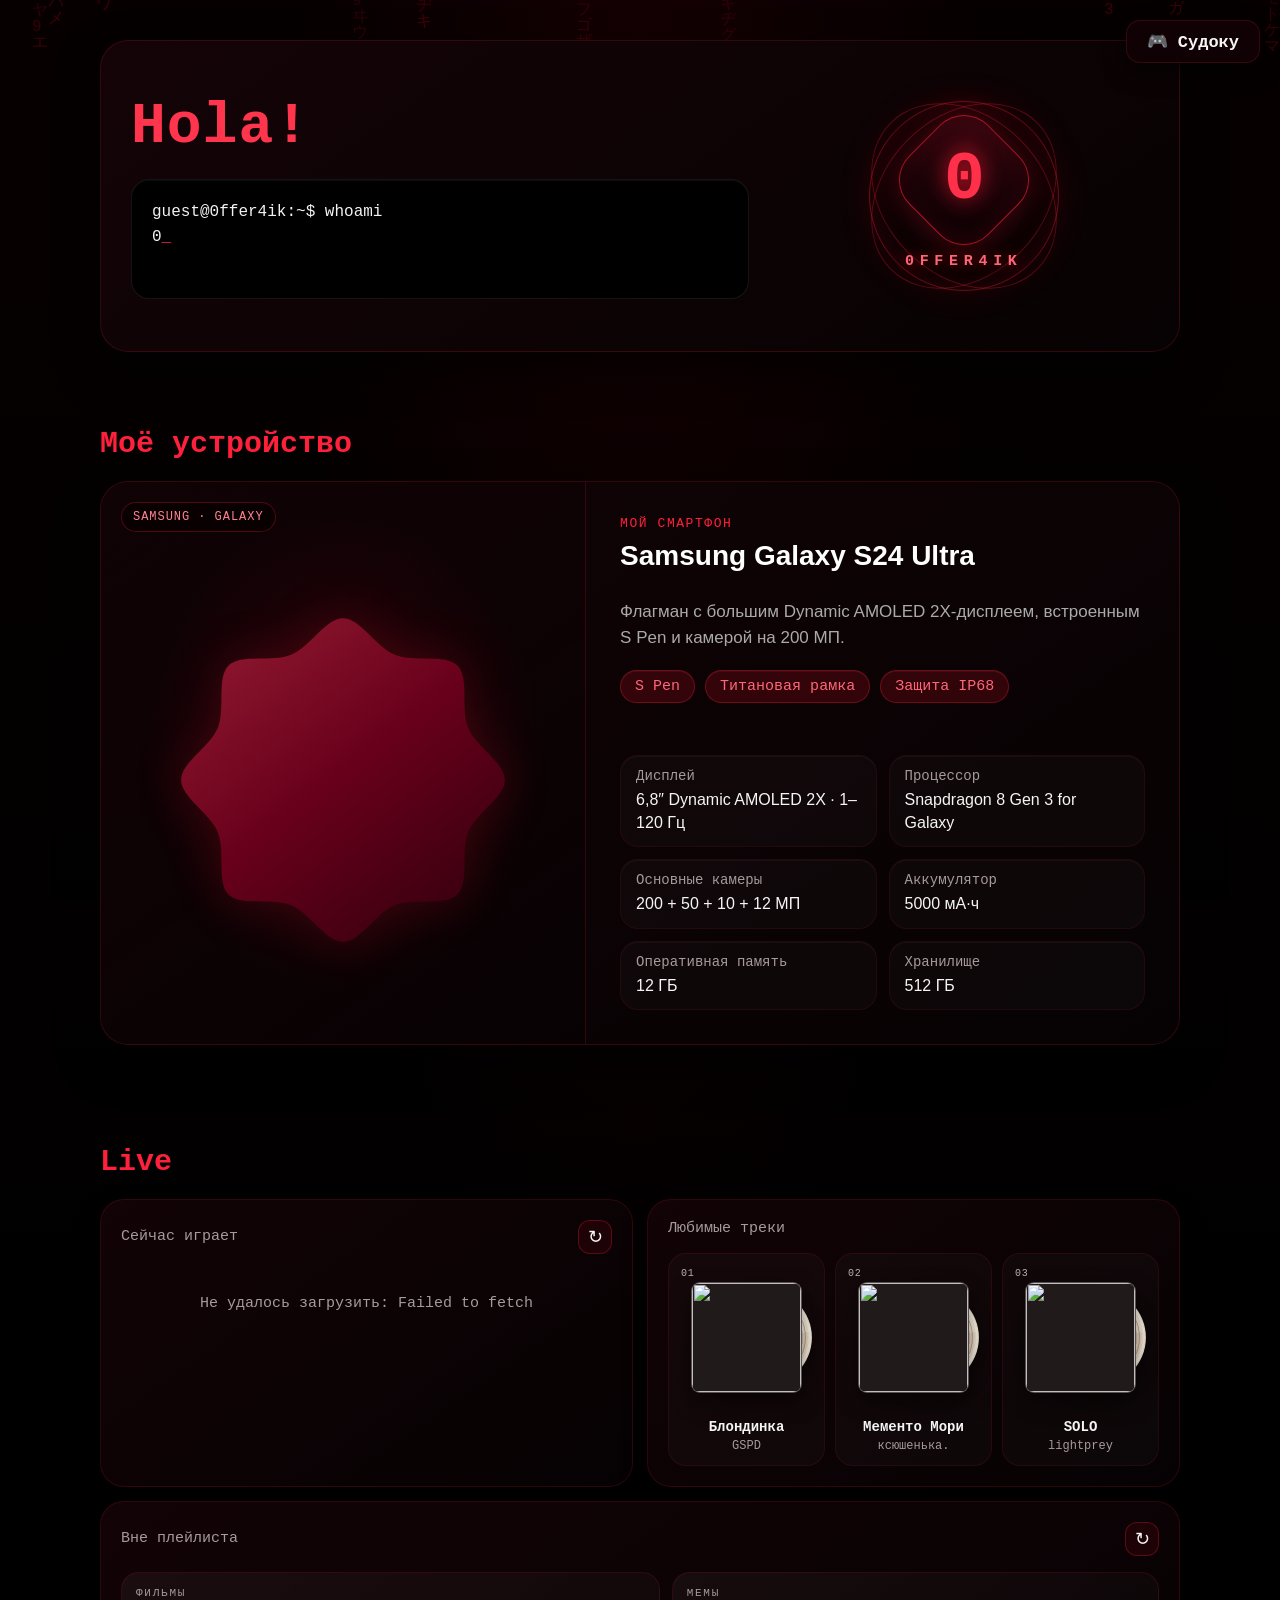
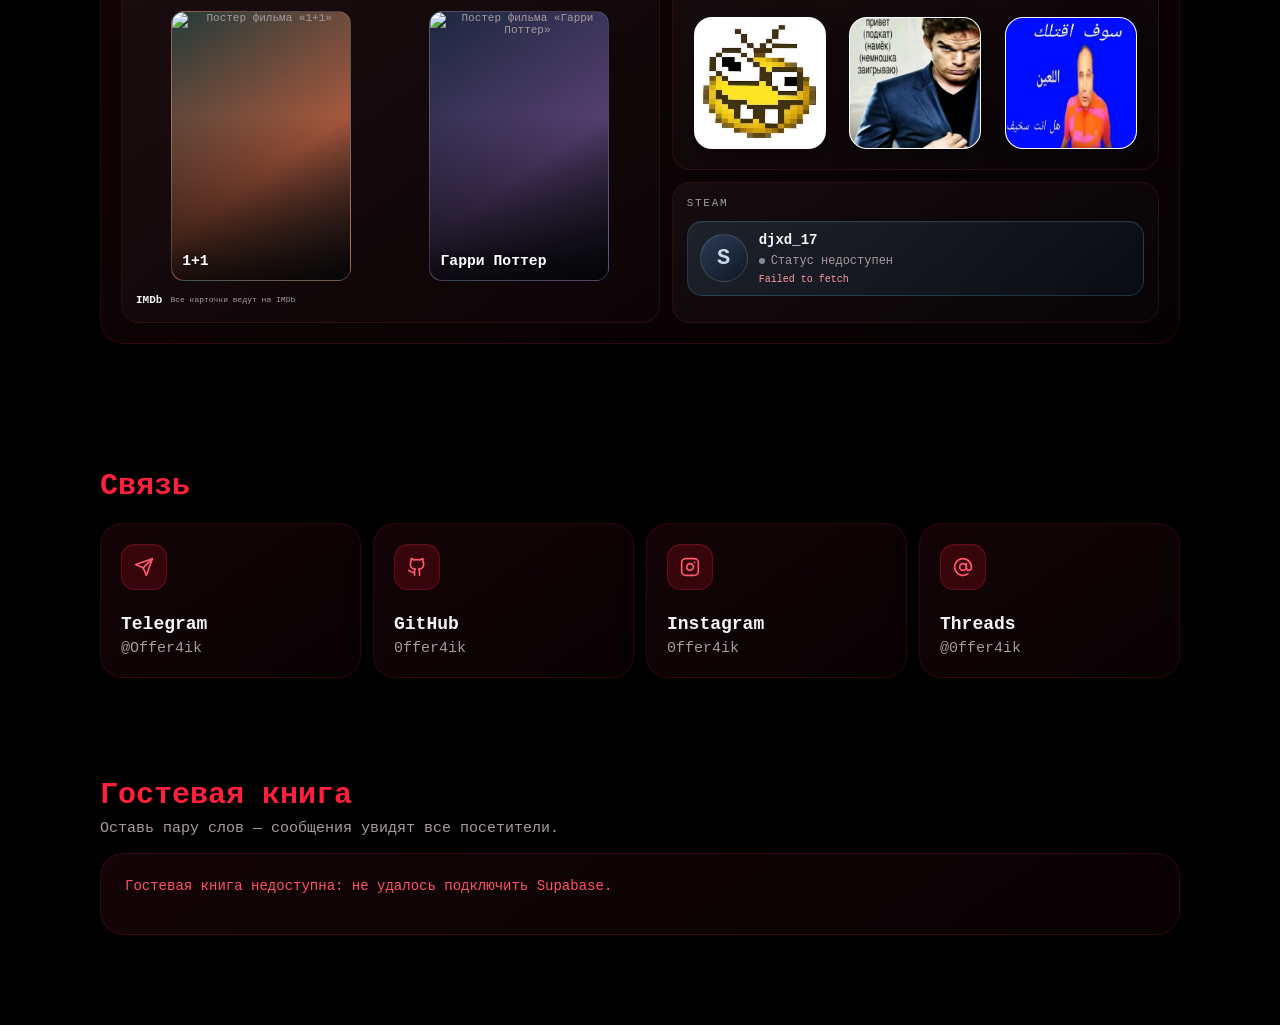
==== commit 5e9fdb8b: "up" ====
--- a/index.html
+++ b/index.html
@@ -23,8 +23,8 @@
     <link rel="icon" type="image/svg+xml" href="images/favicon.svg">
     <link rel="apple-touch-icon" href="images/apple-touch-icon.png">
     <script type="module" src="https://ajax.googleapis.com/ajax/libs/model-viewer/3.4.0/model-viewer.min.js"></script>
-    <link rel="stylesheet" href="style.css?v=14">
-    <link rel="stylesheet" href="live.css?v=11">
+    <link rel="stylesheet" href="style.css?v=15">
+    <link rel="stylesheet" href="live.css?v=12">
     <link rel="stylesheet" href="mobile.css?v=4" media="(max-width: 768px)">
 </head>
 <body>
@@ -118,22 +118,22 @@
         <h2 class="section-title"> Связь</h2>
         <div class="contact-grid">
             <a class="contact-card" href="https://t.me/Offer4ik" target="_blank" rel="noopener">
-                <div class="contact-top"><span class="contact-icon"><svg viewBox="0 0 24 24"><path d="m22 2-7 20-4-9-9-4Z"/><path d="M22 2 11 13"/></svg></span><span class="contact-arrow">↗</span></div>
+                <div class="contact-top"><span class="contact-icon"><svg viewBox="0 0 24 24"><path d="m22 2-7 20-4-9-9-4Z"/><path d="M22 2 11 13"/></svg></span></div>
                 <div class="contact-name">Telegram</div>
                 <div class="contact-handle">@Offer4ik</div>
             </a>
             <a class="contact-card" href="https://github.com/0ffer4ik" target="_blank" rel="noopener">
-                <div class="contact-top"><span class="contact-icon"><svg viewBox="0 0 24 24"><path d="M15 22v-4a4.8 4.8 0 0 0-1-3.5c3 0 6-2 6-5.5.08-1.25-.27-2.48-1-3.5.28-1.15.28-2.35 0-3.5 0 0-1 0-3 1.5-2.64-.5-5.36-.5-8 0C6 2 5 2 5 2c-.3 1.15-.3 2.35 0 3.5A5.403 5.403 0 0 0 4 9c0 3.5 3 5.5 6 5.5-.39.49-.68 1.05-.85 1.65-.17.6-.22 1.23-.15 1.85v4"/><path d="M9 18c-4.51 2-5-2-7-2"/></svg></span><span class="contact-arrow">↗</span></div>
+                <div class="contact-top"><span class="contact-icon"><svg viewBox="0 0 24 24"><path d="M15 22v-4a4.8 4.8 0 0 0-1-3.5c3 0 6-2 6-5.5.08-1.25-.27-2.48-1-3.5.28-1.15.28-2.35 0-3.5 0 0-1 0-3 1.5-2.64-.5-5.36-.5-8 0C6 2 5 2 5 2c-.3 1.15-.3 2.35 0 3.5A5.403 5.403 0 0 0 4 9c0 3.5 3 5.5 6 5.5-.39.49-.68 1.05-.85 1.65-.17.6-.22 1.23-.15 1.85v4"/><path d="M9 18c-4.51 2-5-2-7-2"/></svg></span></div>
                 <div class="contact-name">GitHub</div>
                 <div class="contact-handle">0ffer4ik</div>
             </a>
             <a class="contact-card" href="https://instagram.com/0ffer4ik" target="_blank" rel="noopener">
-                <div class="contact-top"><span class="contact-icon"><svg viewBox="0 0 24 24"><rect width="20" height="20" x="2" y="2" rx="5" ry="5"/><path d="M16 11.37A4 4 0 1 1 12.63 8 4 4 0 0 1 16 11.37z"/><line x1="17.5" x2="17.51" y1="6.5" y2="6.5"/></svg></span><span class="contact-arrow">↗</span></div>
+                <div class="contact-top"><span class="contact-icon"><svg viewBox="0 0 24 24"><rect width="20" height="20" x="2" y="2" rx="5" ry="5"/><path d="M16 11.37A4 4 0 1 1 12.63 8 4 4 0 0 1 16 11.37z"/><line x1="17.5" x2="17.51" y1="6.5" y2="6.5"/></svg></span></div>
                 <div class="contact-name">Instagram</div>
                 <div class="contact-handle">0ffer4ik</div>
             </a>
             <a class="contact-card" href="https://threads.net/@0ffer4ik" target="_blank" rel="noopener">
-                <div class="contact-top"><span class="contact-icon"><svg viewBox="0 0 24 24"><circle cx="12" cy="12" r="4"/><path d="M16 8v5a3 3 0 0 0 6 0v-1a10 10 0 1 0-4 8"/></svg></span><span class="contact-arrow">↗</span></div>
+                <div class="contact-top"><span class="contact-icon"><svg viewBox="0 0 24 24"><circle cx="12" cy="12" r="4"/><path d="M16 8v5a3 3 0 0 0 6 0v-1a10 10 0 1 0-4 8"/></svg></span></div>
                 <div class="contact-name">Threads</div>
                 <div class="contact-handle">@0ffer4ik</div>
             </a>
@@ -181,7 +181,7 @@
     <script src="matrix.js"></script>
     <!-- Список редактируемых треков подключается до скрипта, который рисует музыкальный блок. -->
     <script src="favorite-tracks.js?v=2"></script>
-    <script src="live.js?v=9"></script>
+    <script src="live.js?v=10"></script>
     <script src="secrets.js?v=1"></script>
     <script src="https://cdn.jsdelivr.net/npm/@supabase/supabase-js@2"></script>
     <script src="supabase-config.js"></script>
--- a/style.css
+++ b/style.css
@@ -835,7 +835,6 @@
     fill: none; stroke: currentColor; stroke-width: 2;
     stroke-linecap: round; stroke-linejoin: round;
 }
-.contact-arrow { color: var(--text-soft); font-size: 18px; }
 .contact-name { color: var(--text); font-size: 18px; font-weight: bold; }
 .contact-handle { color: var(--text-soft); font-size: 15px; }
 
--- a/live.css
+++ b/live.css
@@ -340,7 +340,6 @@
     box-shadow: 0 0 9px rgba(117, 186, 241, 0.65);
 }
 .offplay-steam-hint { color: #ff9aa6; font-size: 10px; }
-.offplay-steam-arrow { color: var(--text-soft); font-size: 17px; }
 
 .offplay-meme-list {
     display: grid;
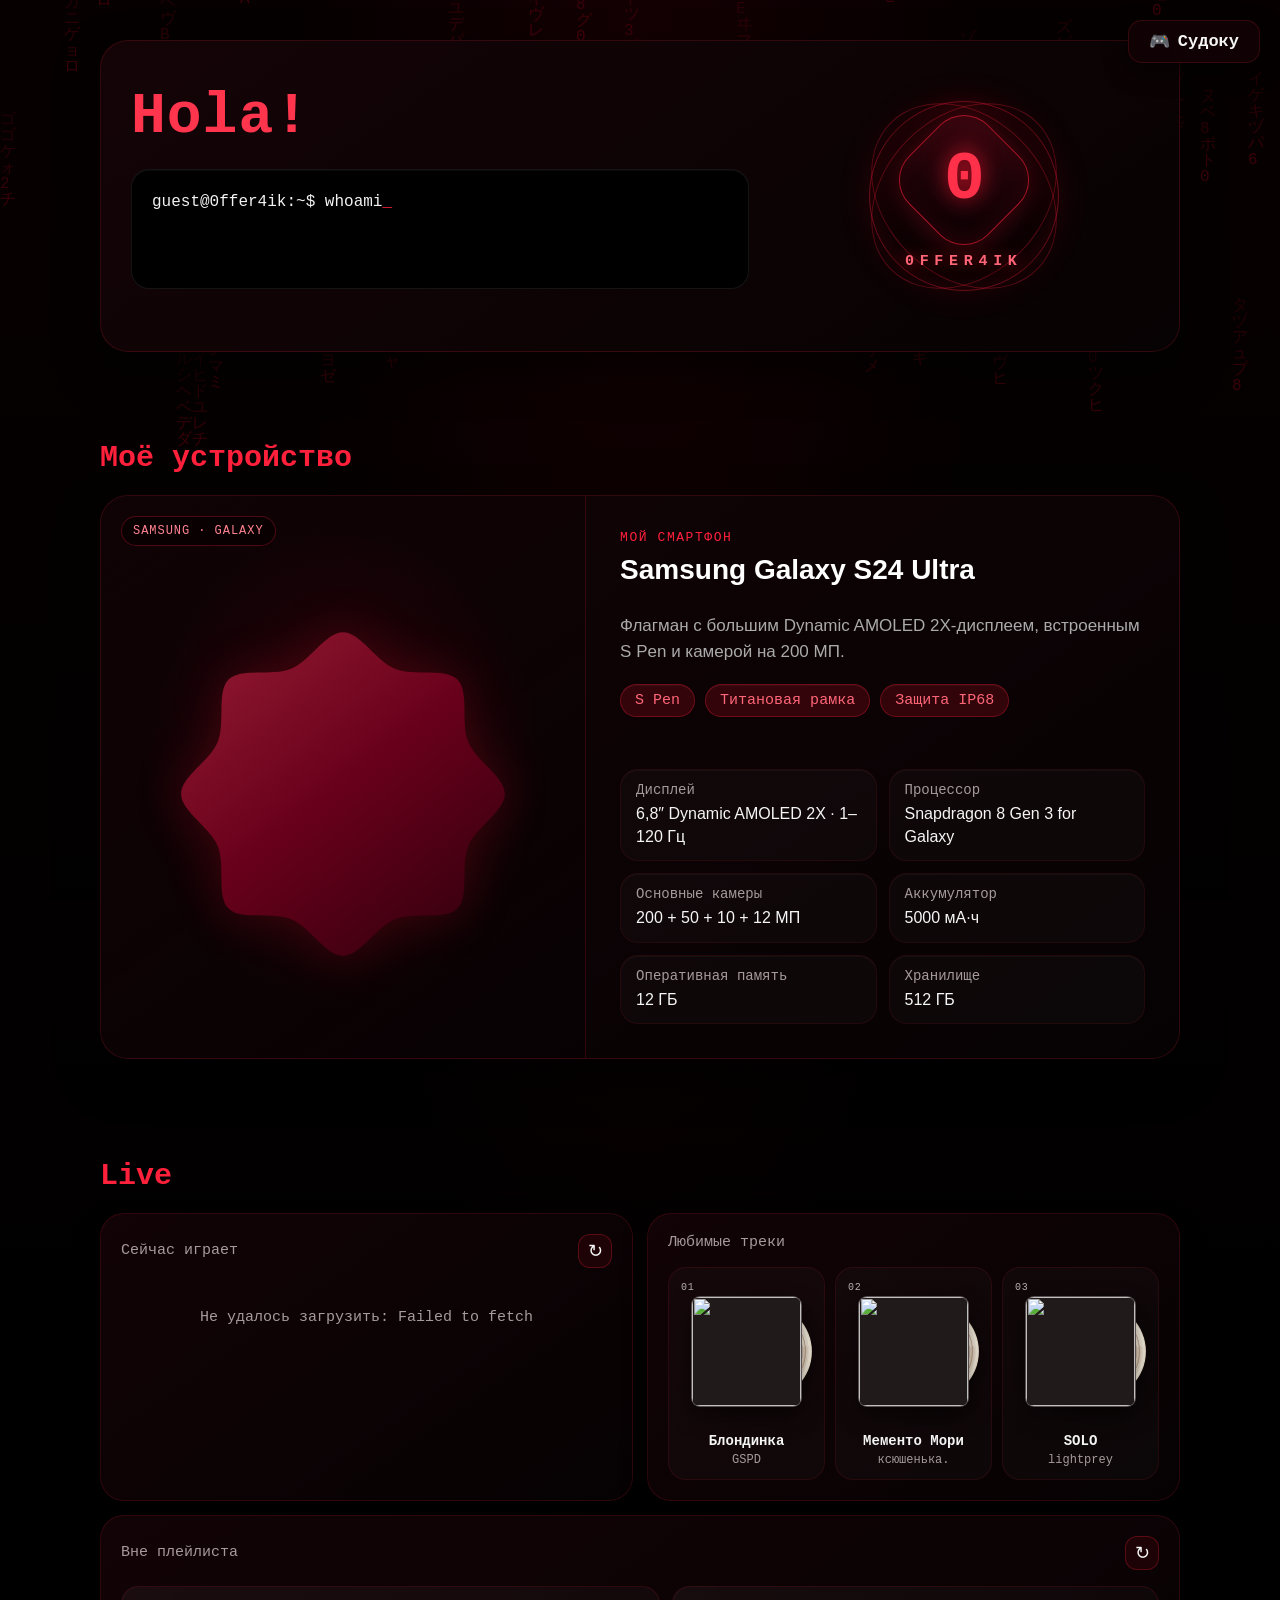
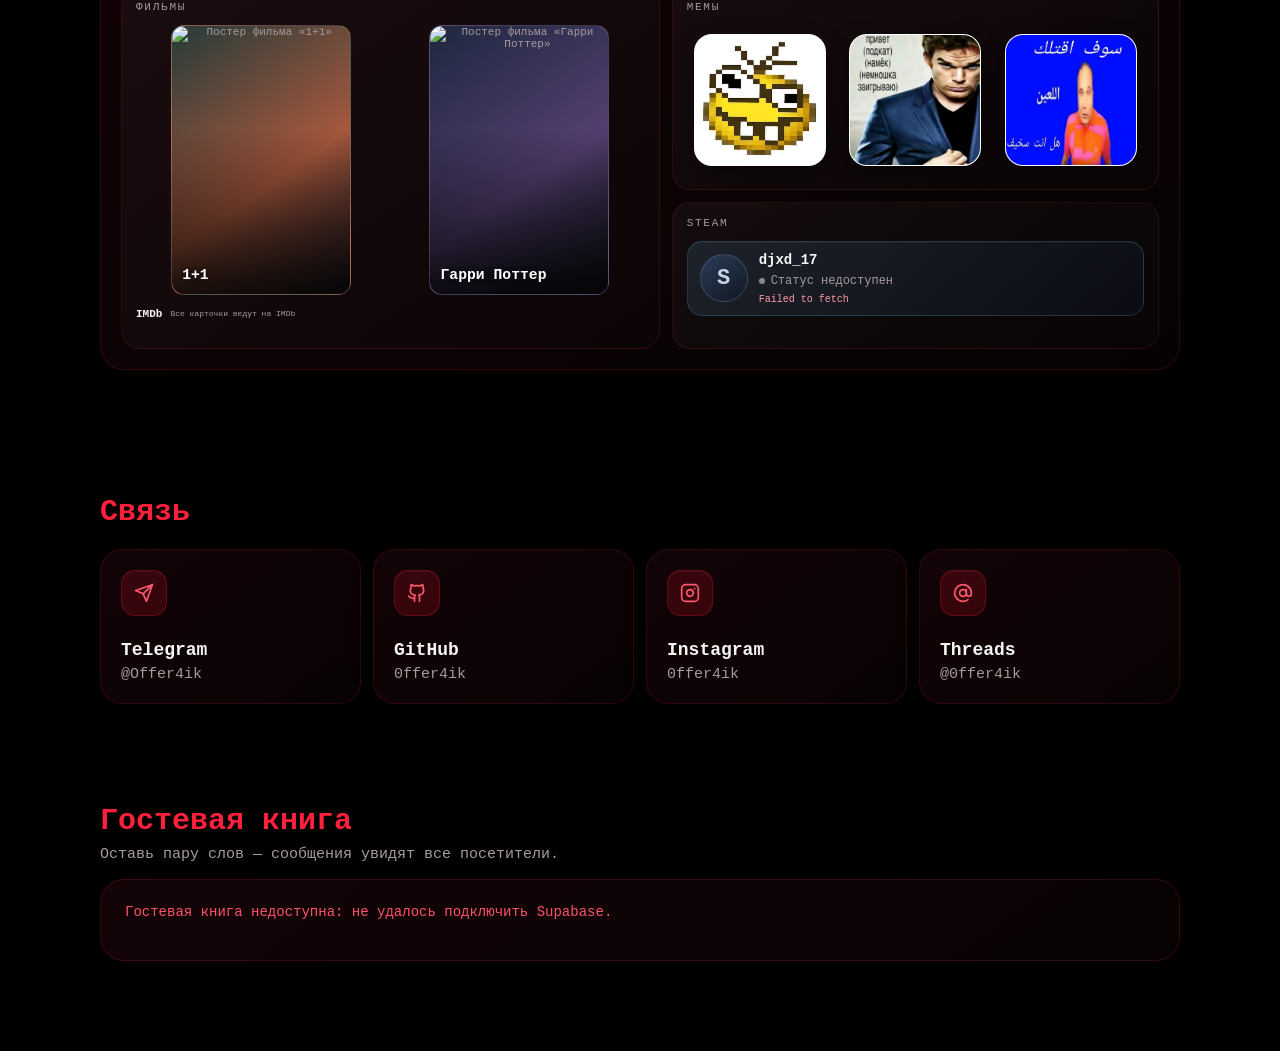
==== commit 9d52b226: "up" ====
--- a/index.html
+++ b/index.html
@@ -23,13 +23,13 @@
     <link rel="icon" type="image/svg+xml" href="images/favicon.svg">
     <link rel="apple-touch-icon" href="images/apple-touch-icon.png">
     <script type="module" src="https://ajax.googleapis.com/ajax/libs/model-viewer/3.4.0/model-viewer.min.js"></script>
-    <link rel="stylesheet" href="style.css?v=15">
-    <link rel="stylesheet" href="live.css?v=12">
+    <link rel="stylesheet" href="style.css?v=19">
+    <link rel="stylesheet" href="live.css?v=13">
     <link rel="stylesheet" href="mobile.css?v=4" media="(max-width: 768px)">
 </head>
 <body>
    
-    <a href="sudoku.html" class="top-right-btn">🎮 Судоку</a>
+    <a href="sudoku.html" class="top-right-btn"><span class="icon-glyph top-right-icon" aria-hidden="true">🎮</span> Судоку</a>
 
     <canvas id="matrix-canvas"></canvas>
 
@@ -39,6 +39,7 @@
             <div class="terminal">
                 <div id="terminal-output"></div>
             </div>
+            <div id="secret-slot-spanish" class="secret-slot"></div>
         </div>
         <div class="hero-logo" role="img" aria-label="Анимированный логотип 0ffer4ik">
             <div class="logo-orbit"></div>
@@ -46,6 +47,8 @@
             <div class="logo-wordmark">0FFER4IK</div>
         </div>
     </div>
+
+    <div id="secret-slot-sudoku" class="secret-slot secret-slot-sudoku"></div>
 
     <section class="device-section" id="device">
     <h2 class="section-title">Моё устройство</h2>
@@ -108,6 +111,7 @@
                     <span class="spec-value">512 ГБ</span>
                 </div>
             </div>
+            <div id="secret-slot-phone" class="secret-slot"></div>
         </div>
     </div>
 </section>
@@ -169,20 +173,18 @@
 
     <div id="secret-modal" class="secret-modal" aria-hidden="true">
         <section class="secret-content" role="dialog" aria-modal="true" aria-labelledby="secret-title">
-            <button class="close-btn" id="close-secret" type="button" aria-label="Закрыть секреты">&times;</button>
-            <p class="secret-kicker">ДОСТУП К СЕКРЕТАМ</p>
-            <h2 class="secret-title" id="secret-title">Пять загадок</h2>
-            <p class="secret-intro">Разгадай их по подсказкам на сайте — за каждой спрятана картинка.</p>
-            <p class="secret-progress" id="secret-progress" role="status" aria-live="polite"></p>
-            <div class="secret-list" id="secret-list"></div>
+            <button class="close-btn" id="close-secret" type="button" aria-label="Закрыть секрет с Нагиевым"><span class="close-icon" aria-hidden="true">&times;</span></button>
+            <p class="secret-kicker" id="secret-kicker">ПЯТЬ КЛИКОВ — И...</p>
+            <h2 class="secret-title" id="secret-title">Нагиев на месте</h2>
+            <img id="secret-modal-image" class="secret-nagiev-img" alt="" decoding="async">
         </section>
     </div>
 
     <script src="matrix.js"></script>
     <!-- Список редактируемых треков подключается до скрипта, который рисует музыкальный блок. -->
     <script src="favorite-tracks.js?v=2"></script>
-    <script src="live.js?v=10"></script>
-    <script src="secrets.js?v=1"></script>
+    <script src="live.js?v=12"></script>
+    <script src="secrets.js?v=4"></script>
     <script src="https://cdn.jsdelivr.net/npm/@supabase/supabase-js@2"></script>
     <script src="supabase-config.js"></script>
     <script src="guestbook.js?v=2"></script>
--- a/style.css
+++ b/style.css
@@ -123,7 +123,7 @@
 
 .secret-content {
     position: relative;
-    width: min(760px, 100%);
+    width: min(560px, 100%);
     max-height: 90vh;
     overflow-y: auto;
     margin: auto;
@@ -153,46 +153,58 @@
     font-size: clamp(24px, 5vw, 34px);
 }
 
-.secret-intro {
-    margin: 8px 0 18px;
-    color: var(--text-soft);
-    line-height: 1.5;
-}
-
-.secret-progress {
-    margin: 0 0 18px;
-    color: var(--accent-strong);
-    font: 13px 'Consolas', monospace;
-}
-
-.secret-list {
-    display: grid;
-    grid-template-columns: repeat(2, minmax(0, 1fr));
-    gap: 12px;
-}
-
-.secret-card {
+.secret-nagiev-img {
+    display: block;
+    width: 100%;
+    max-height: 72vh;
+    margin: 18px auto 0;
+    object-fit: contain;
+    border: 1px solid rgba(255, 32, 59, 0.35);
+    border-radius: 16px;
+    box-shadow: 0 0 32px rgba(255, 20, 45, 0.25);
+}
+
+.secret-slot {
     min-width: 0;
-    padding: 16px;
+}
+
+.secret-slot.is-unlocked {
+    margin-top: 14px;
+}
+
+.secret-slot-sudoku {
+    width: 100%;
+    max-width: var(--content-width);
+    align-self: stretch;
+    margin: 14px auto 0;
+    position: relative;
+    z-index: 10;
+}
+
+.secret-puzzle {
+    min-width: 0;
+    padding: 14px;
     border: 1px solid rgba(255, 40, 60, 0.16);
     border-radius: 16px;
     background: linear-gradient(145deg, rgba(255, 255, 255, 0.045), rgba(255, 255, 255, 0.012));
 }
 
-.secret-card.is-solved {
+.secret-puzzle.is-solved {
     border-color: rgba(255, 32, 59, 0.5);
 }
 
-.secret-card h3 {
-    margin: 0 0 8px;
+.secret-slot.is-unlocked .secret-puzzle {
+    animation: secret-unlock 1.8s ease-out;
+}
+
+@keyframes secret-unlock {
+    0%, 35% { border-color: var(--accent-strong); box-shadow: 0 0 24px rgba(255, 20, 45, 0.34); }
+    100% { border-color: rgba(255, 40, 60, 0.16); box-shadow: none; }
+}
+
+.secret-clue {
+    margin: 0 0 12px;
     color: var(--text);
-    font-size: 15px;
-}
-
-.secret-clue {
-    min-height: 42px;
-    margin: 0 0 12px;
-    color: var(--text-soft);
     font-size: 13px;
     line-height: 1.5;
 }
@@ -247,7 +259,11 @@
     font-size: 12px;
 }
 
-.secret-reveal img {
+.secret-puzzle-image {
+    margin-top: 10px;
+}
+
+.secret-puzzle-image img {
     display: block;
     width: 100%;
     max-height: 240px;
@@ -255,6 +271,30 @@
     border: 1px solid rgba(255, 32, 59, 0.35);
     border-radius: 12px;
     background: rgba(0, 0, 0, 0.24);
+}
+
+.secret-image-button {
+    display: block;
+    width: 100%;
+    padding: 0;
+    border: 0;
+    border-radius: 12px;
+    background: transparent;
+    cursor: zoom-in;
+}
+
+.secret-image-button:focus-visible {
+    outline: 2px solid var(--accent-strong);
+    outline-offset: 3px;
+}
+
+.secret-image-button img {
+    transition: transform 0.2s ease, box-shadow 0.2s ease;
+}
+
+.secret-image-button:hover img {
+    transform: scale(1.015);
+    box-shadow: 0 0 20px rgba(255, 20, 45, 0.25);
 }
 
 .close-btn {
@@ -275,6 +315,10 @@
     box-shadow: var(--glow);
 }
 
+.close-icon {
+    display: inline-block;
+}
+
 .secret-content .close-btn:focus-visible,
 .secret-answer-row input:focus-visible,
 .secret-answer-row button:focus-visible {
@@ -296,14 +340,6 @@
         padding: 22px 14px;
     }
 
-    .secret-list {
-        grid-template-columns: minmax(0, 1fr);
-        gap: 10px;
-    }
-
-    .secret-clue {
-        min-height: 0;
-    }
 }
 
 .top-right-btn {
@@ -321,6 +357,13 @@
     z-index: 1000;
     box-shadow: 0 8px 22px rgba(0, 0, 0, 0.55);
     transition: 0.3s ease;
+    display: inline-flex;
+    align-items: center;
+    gap: 8px;
+}
+.top-right-icon {
+    display: inline-block;
+    transform-origin: center;
 }
 .top-right-btn:hover {
     background: linear-gradient(135deg, var(--accent), var(--accent-strong));
@@ -771,6 +814,9 @@
     transition: color 0.2s ease, border-color 0.2s ease, background 0.2s ease;
 }
 .guestbook-action svg { width: 17px; height: 17px; }
+.guestbook-action svg {
+    transform-origin: center;
+}
 .guestbook-action:hover {
     border-color: rgba(255, 32, 59, 0.5);
     background: rgba(255, 20, 45, 0.12);
@@ -843,6 +889,15 @@
     box-shadow: var(--glow), var(--shadow);
 }
 
+.icon-spin-on-click {
+    animation: icon-click-spin 650ms cubic-bezier(0.25, 0.8, 0.25, 1);
+}
+
+@keyframes icon-click-spin {
+    from { transform: rotate(0deg); }
+    to { transform: rotate(360deg); }
+}
+
 .top-right-btn:focus-visible, .close-btn:focus-visible, .contact-card:focus-visible,
 .live-refresh:focus-visible, a:focus-visible {
     outline: 2px solid var(--accent-strong);
--- a/live.css
+++ b/live.css
@@ -53,6 +53,12 @@
     cursor: pointer;
     transition: 0.3s;
 }
+.live-refresh-icon {
+    display: inline-block;
+    animation: live-icon-spin 9s linear infinite;
+}
+.live-refresh:hover .live-refresh-icon { animation-duration: 0.8s; }
+@keyframes live-icon-spin { to { transform: rotate(360deg); } }
 .live-refresh:hover { background: linear-gradient(135deg, var(--accent, #b00018), var(--accent-strong, #ff203b)); color: #fff; box-shadow: 0 0 18px rgba(255, 20, 45, 0.36); }
 
 /* Сейчас играет */
@@ -94,7 +100,11 @@
     box-shadow: inset 0 1px 0 rgba(255,255,255,0.04);
 }
 .live-cover img { width: 100%; height: 100%; object-fit: cover; display: block; }
-.live-cover-empty { font-size: 32px; color: var(--accent-strong); }
+.live-cover-empty {
+    font-size: 32px;
+    color: var(--accent-strong);
+    animation: icon-float 2.6s ease-in-out infinite;
+}
 .live-big { color: var(--text); font-size: 22px; font-weight: bold; margin-bottom: 4px; }
 .live-muted { color: var(--text-soft); font-size: 15px; }
 
@@ -297,6 +307,9 @@
     width: 100%;
     height: 100%;
     object-fit: cover;
+}
+.steam-avatar-fallback {
+    animation: icon-float 3s ease-in-out infinite;
 }
 
 .offplay-steam-info {
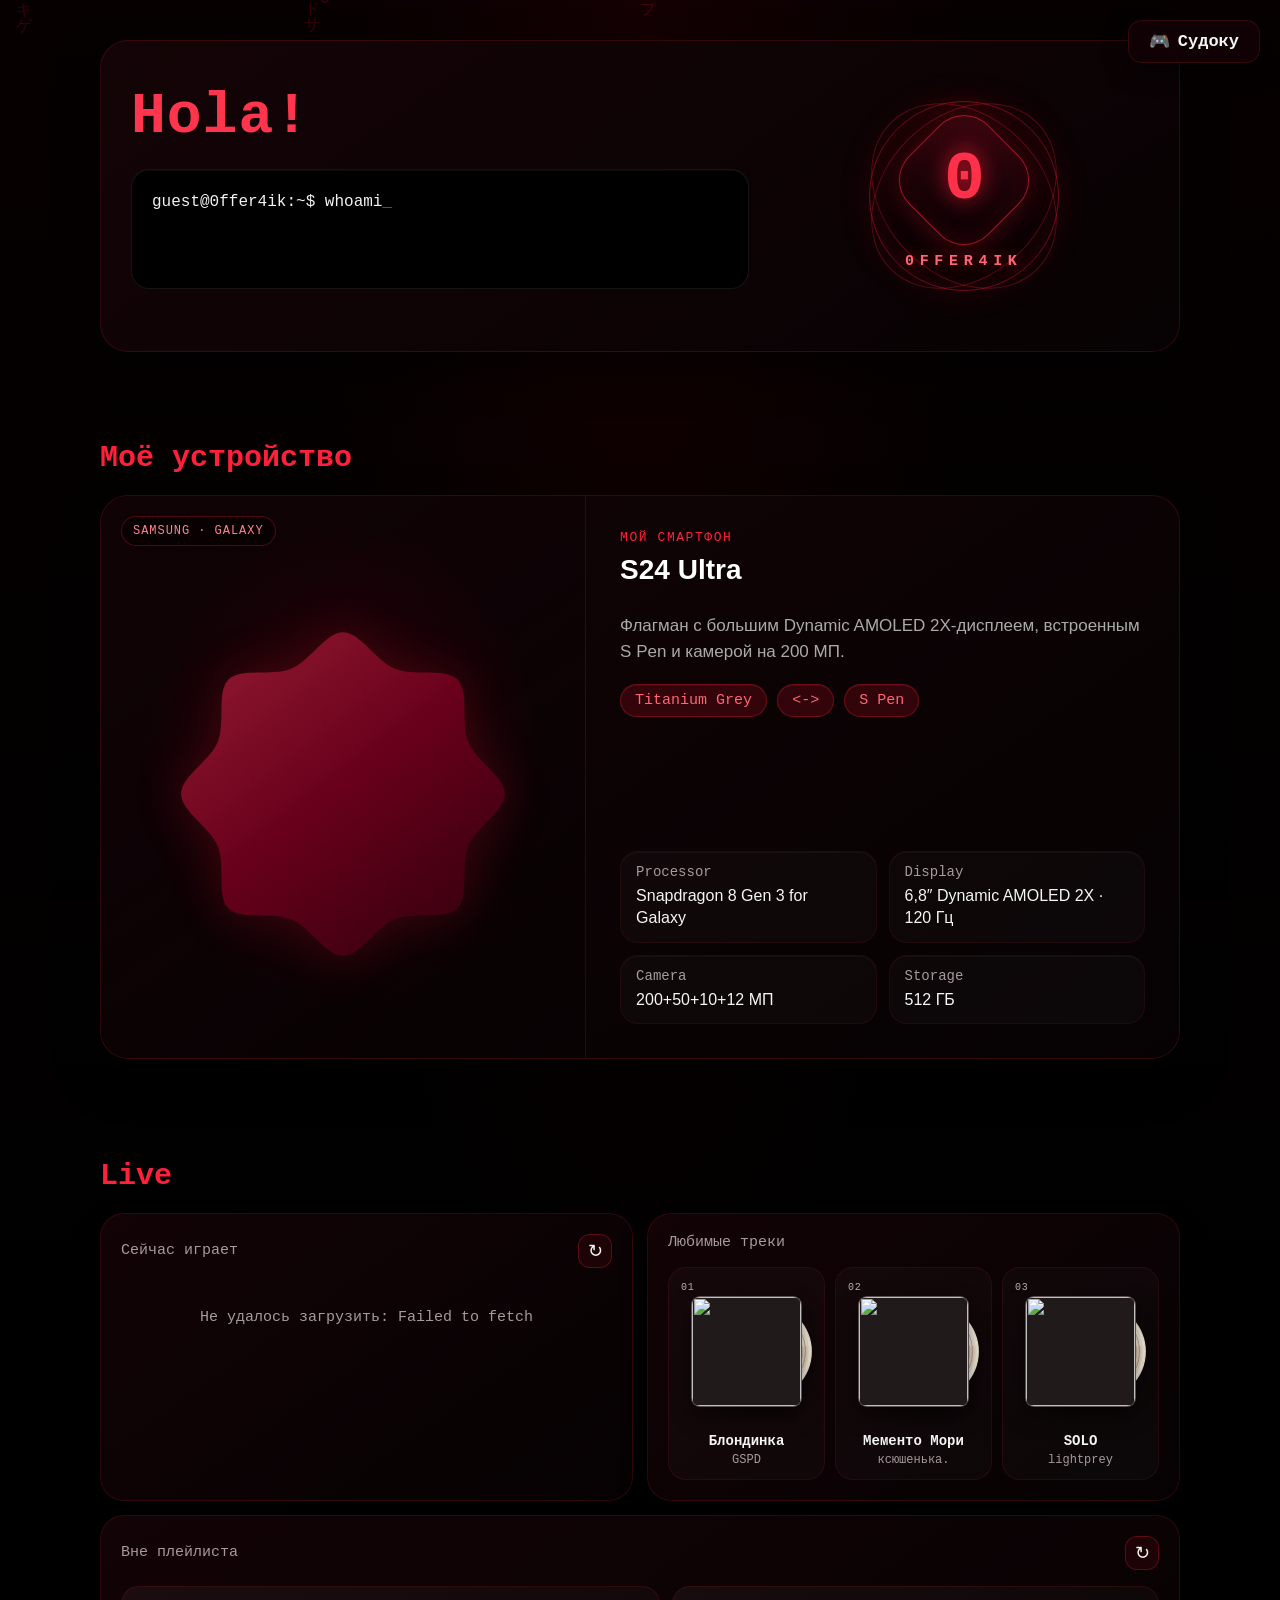
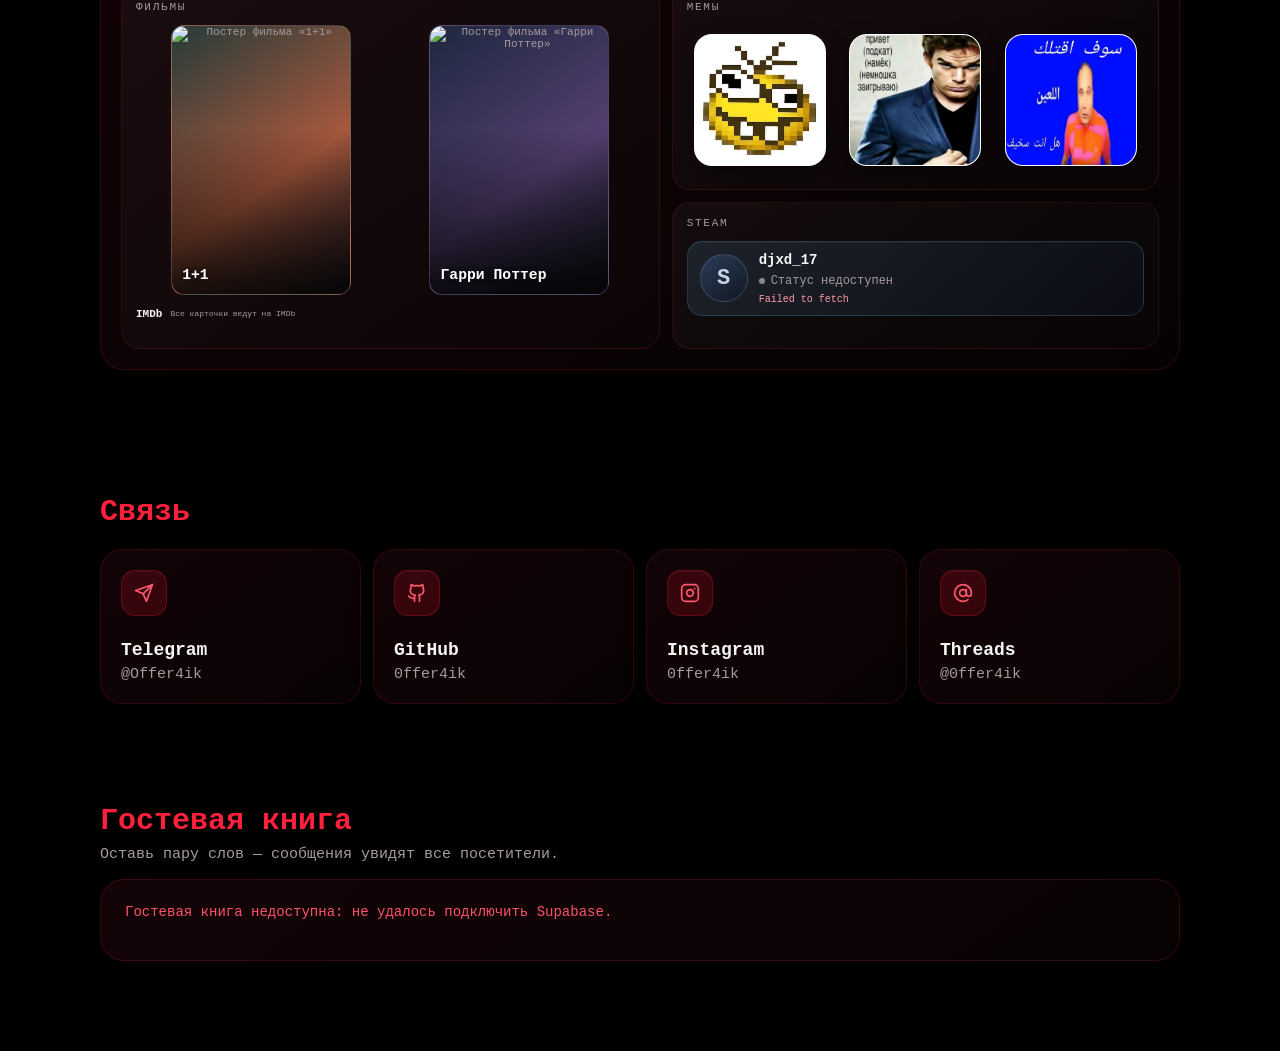
==== commit 956db20c: "Update index.html" ====
--- a/index.html
+++ b/index.html
@@ -76,38 +76,30 @@
         
         <div class="device-info">
             <p class="device-kicker">МОЙ СМАРТФОН</p>
-            <h3>Samsung Galaxy S24 Ultra</h3>
+            <h3>S24 Ultra</h3>
             <p class="device-desc">Флагман с большим Dynamic AMOLED 2X-дисплеем, встроенным S Pen и камерой на 200 МП.</p>
             
             <div class="device-tags">
+                <span class="tag">Titanium Grey</span>
+                <span class="tag"><-></span>
                 <span class="tag">S Pen</span>
-                <span class="tag">Титановая рамка</span>
-                <span class="tag">Защита IP68</span>
             </div>
             
             <div class="device-specs">
                 <div class="spec-item">
-                    <span class="spec-label">Дисплей</span>
-                    <span class="spec-value">6,8″ Dynamic AMOLED 2X · 1–120 Гц</span>
-                </div>
-                <div class="spec-item">
-                    <span class="spec-label">Процессор</span>
+                    <span class="spec-label">Processor</span>
                     <span class="spec-value">Snapdragon 8 Gen 3 for Galaxy</span>
                 </div>
                 <div class="spec-item">
-                    <span class="spec-label">Основные камеры</span>
-                    <span class="spec-value">200 + 50 + 10 + 12 МП</span>
-                </div>
-                <div class="spec-item">
-                    <span class="spec-label">Аккумулятор</span>
-                    <span class="spec-value">5000 мА·ч</span>
-                </div>
-                <div class="spec-item">
-                    <span class="spec-label">Оперативная память</span>
-                    <span class="spec-value">12 ГБ</span>
-                </div>
-                <div class="spec-item">
-                    <span class="spec-label">Хранилище</span>
+                    <span class="spec-label">Display</span>
+                    <span class="spec-value">6,8″ Dynamic AMOLED 2X · 120 Гц</span>
+                </div>
+                <div class="spec-item">
+                    <span class="spec-label">Camera</span>
+                    <span class="spec-value">200+50+10+12 МП</span>
+                </div>
+                <div class="spec-item">
+                    <span class="spec-label">Storage</span>
                     <span class="spec-value">512 ГБ</span>
                 </div>
             </div>
@@ -174,8 +166,8 @@
     <div id="secret-modal" class="secret-modal" aria-hidden="true">
         <section class="secret-content" role="dialog" aria-modal="true" aria-labelledby="secret-title">
             <button class="close-btn" id="close-secret" type="button" aria-label="Закрыть секрет с Нагиевым"><span class="close-icon" aria-hidden="true">&times;</span></button>
-            <p class="secret-kicker" id="secret-kicker">ПЯТЬ КЛИКОВ — И...</p>
-            <h2 class="secret-title" id="secret-title">Нагиев на месте</h2>
+            <p class="secret-kicker" id="secret-kicker"></p>
+            <h2 class="secret-title" id="secret-title"></h2>
             <img id="secret-modal-image" class="secret-nagiev-img" alt="" decoding="async">
         </section>
     </div>
@@ -195,8 +187,8 @@
             "guest@0ffer4ik:~$ whoami",
             "0ffer4ik",
             "guest@0ffer4ik:~$ cat interests.txt",
-            "Музыка · технологии · Sudoku",
-            "guest@0ffer4ik:~$ echo 'Рад тебя видеть'",
+            "Скебоб · технологии · Sudoku",
+            "guest@0ffer4ik:~$ echo '👻👻👻'",
             "Добро пожаловать в мой цифровой уголок."
         ];
         let lineIndex = 0;
